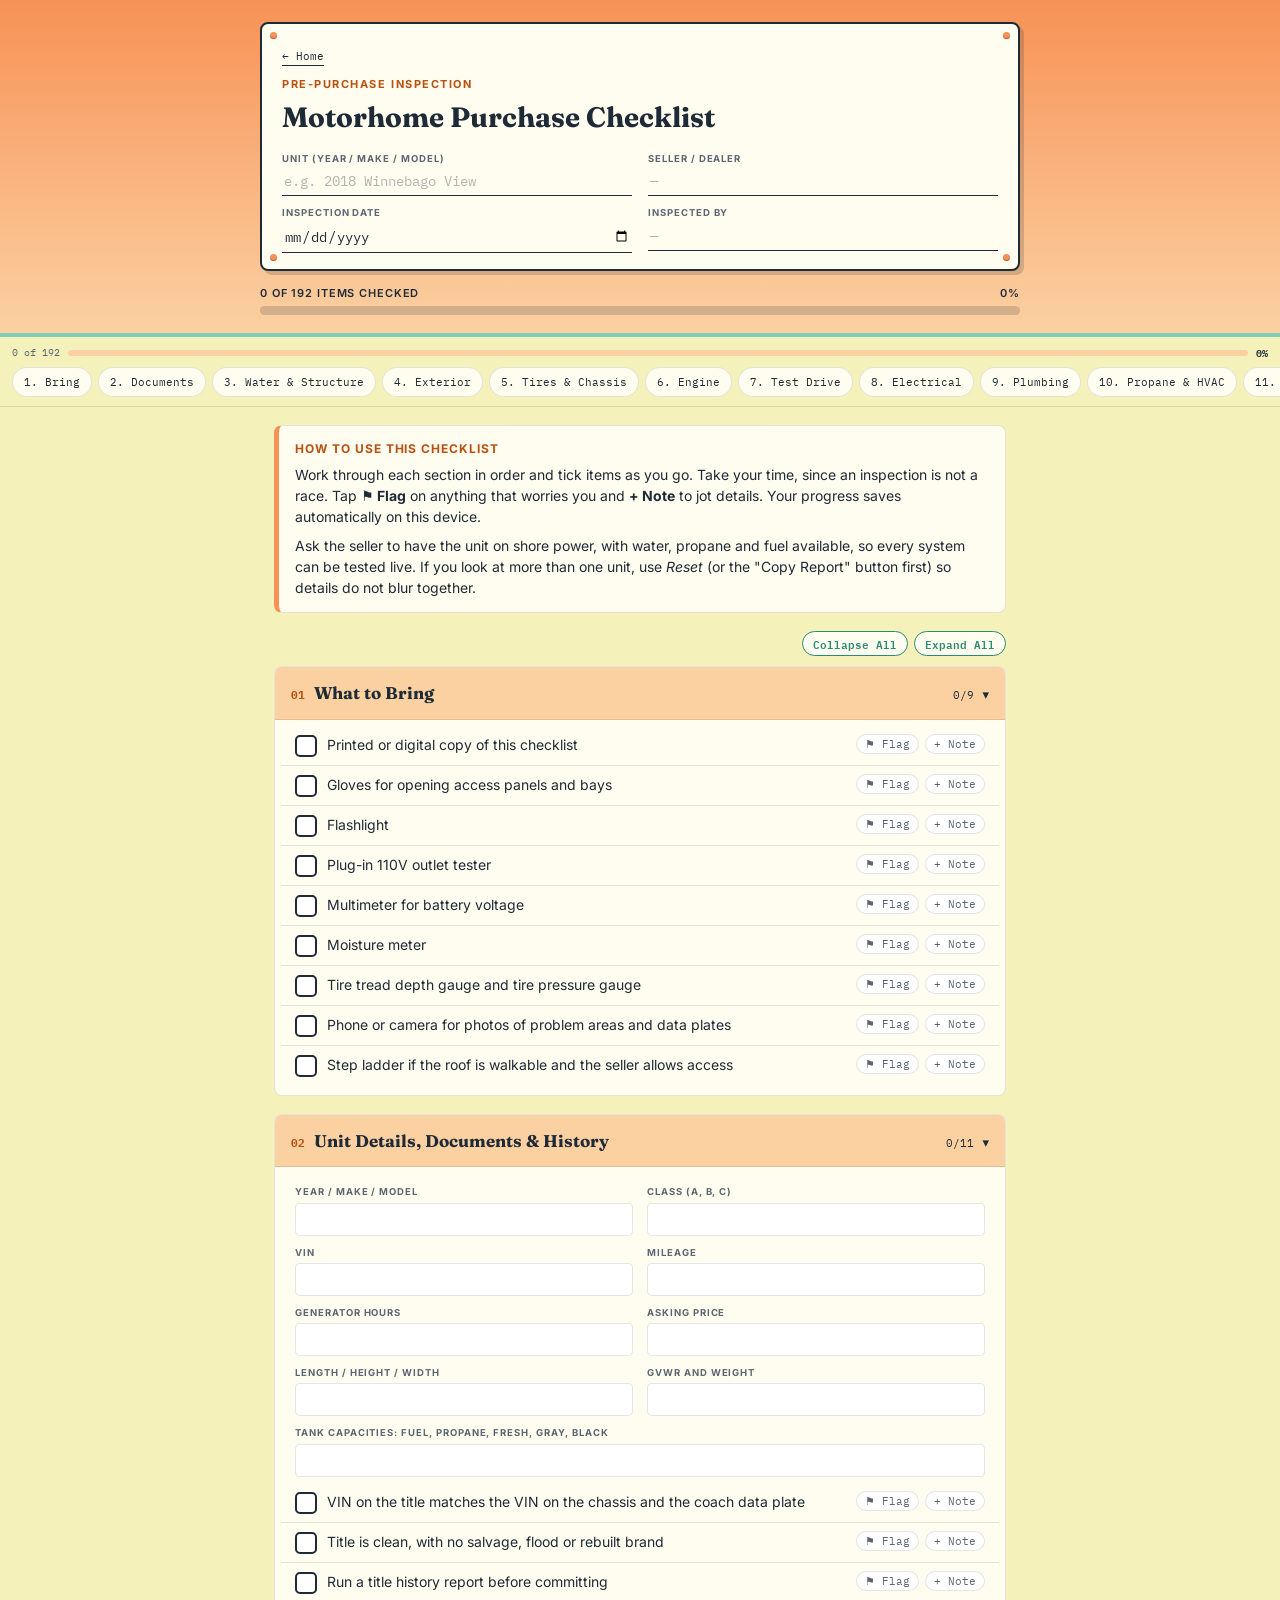
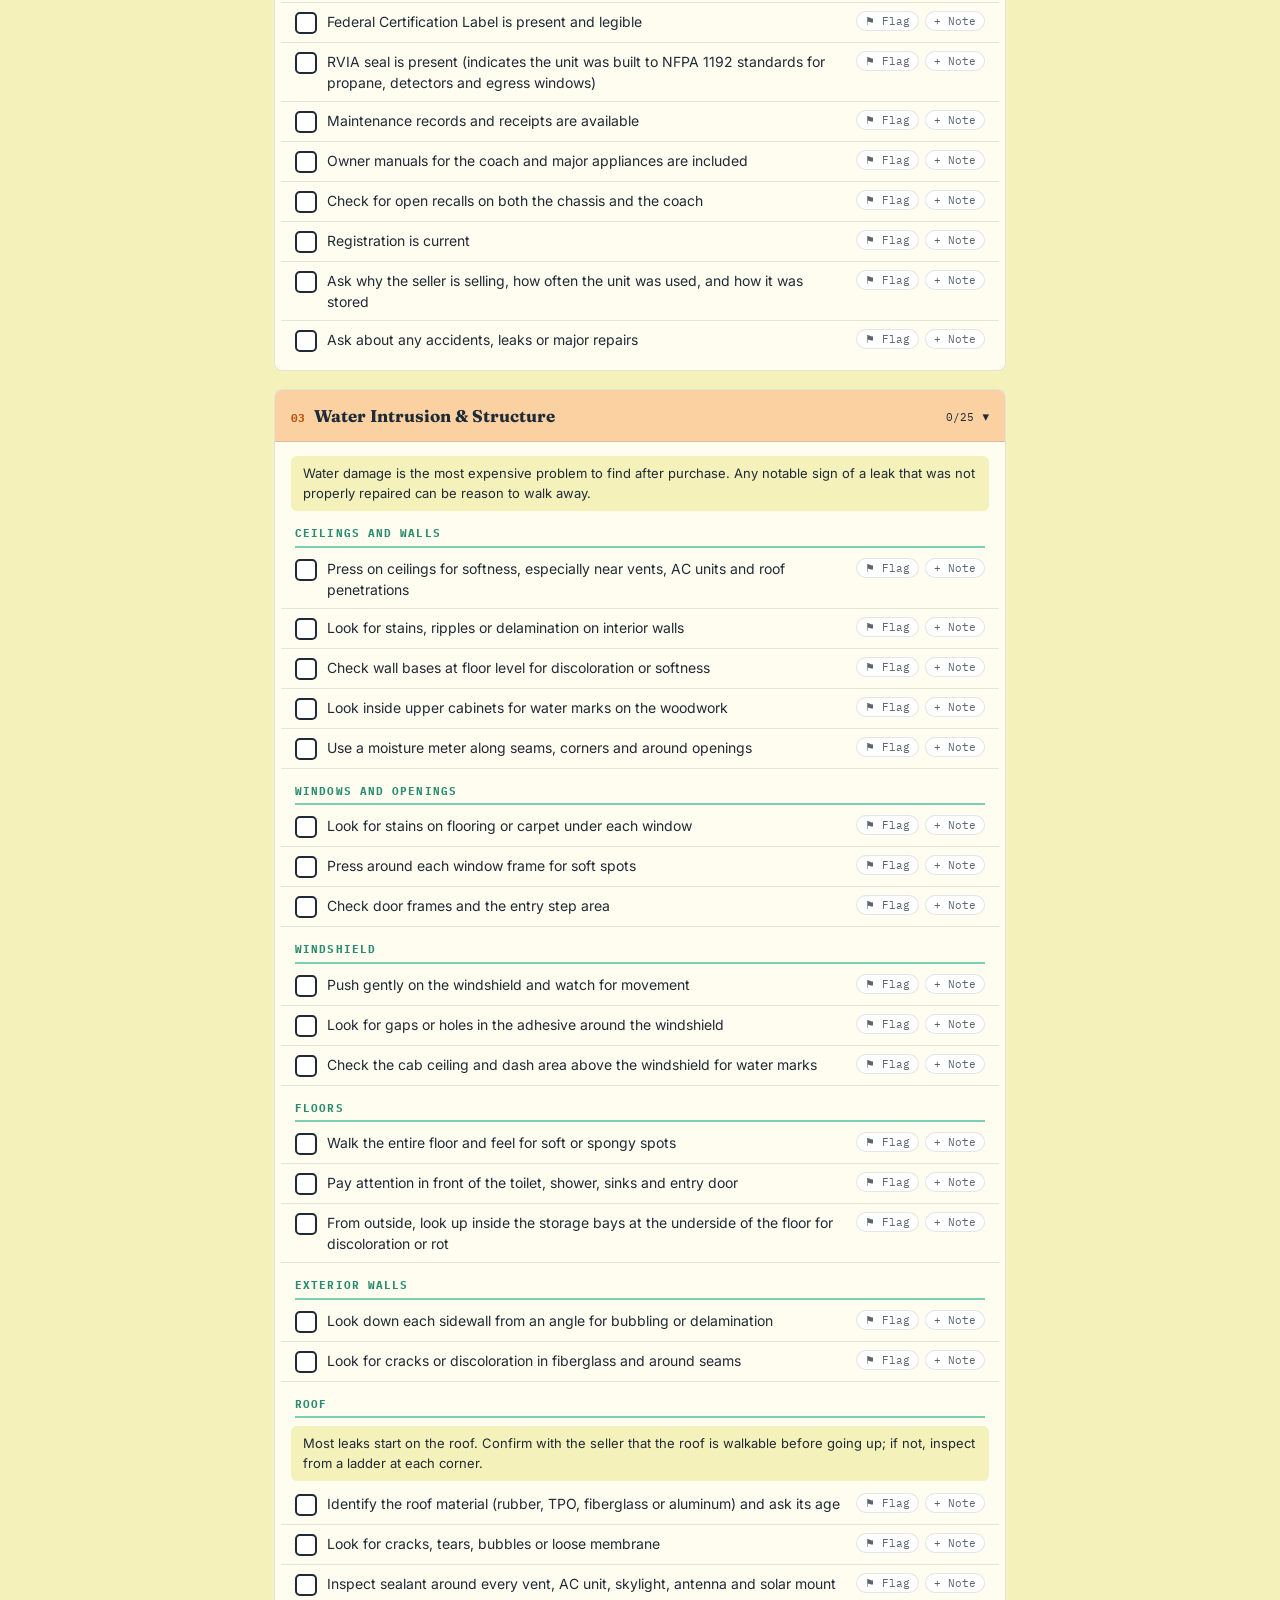
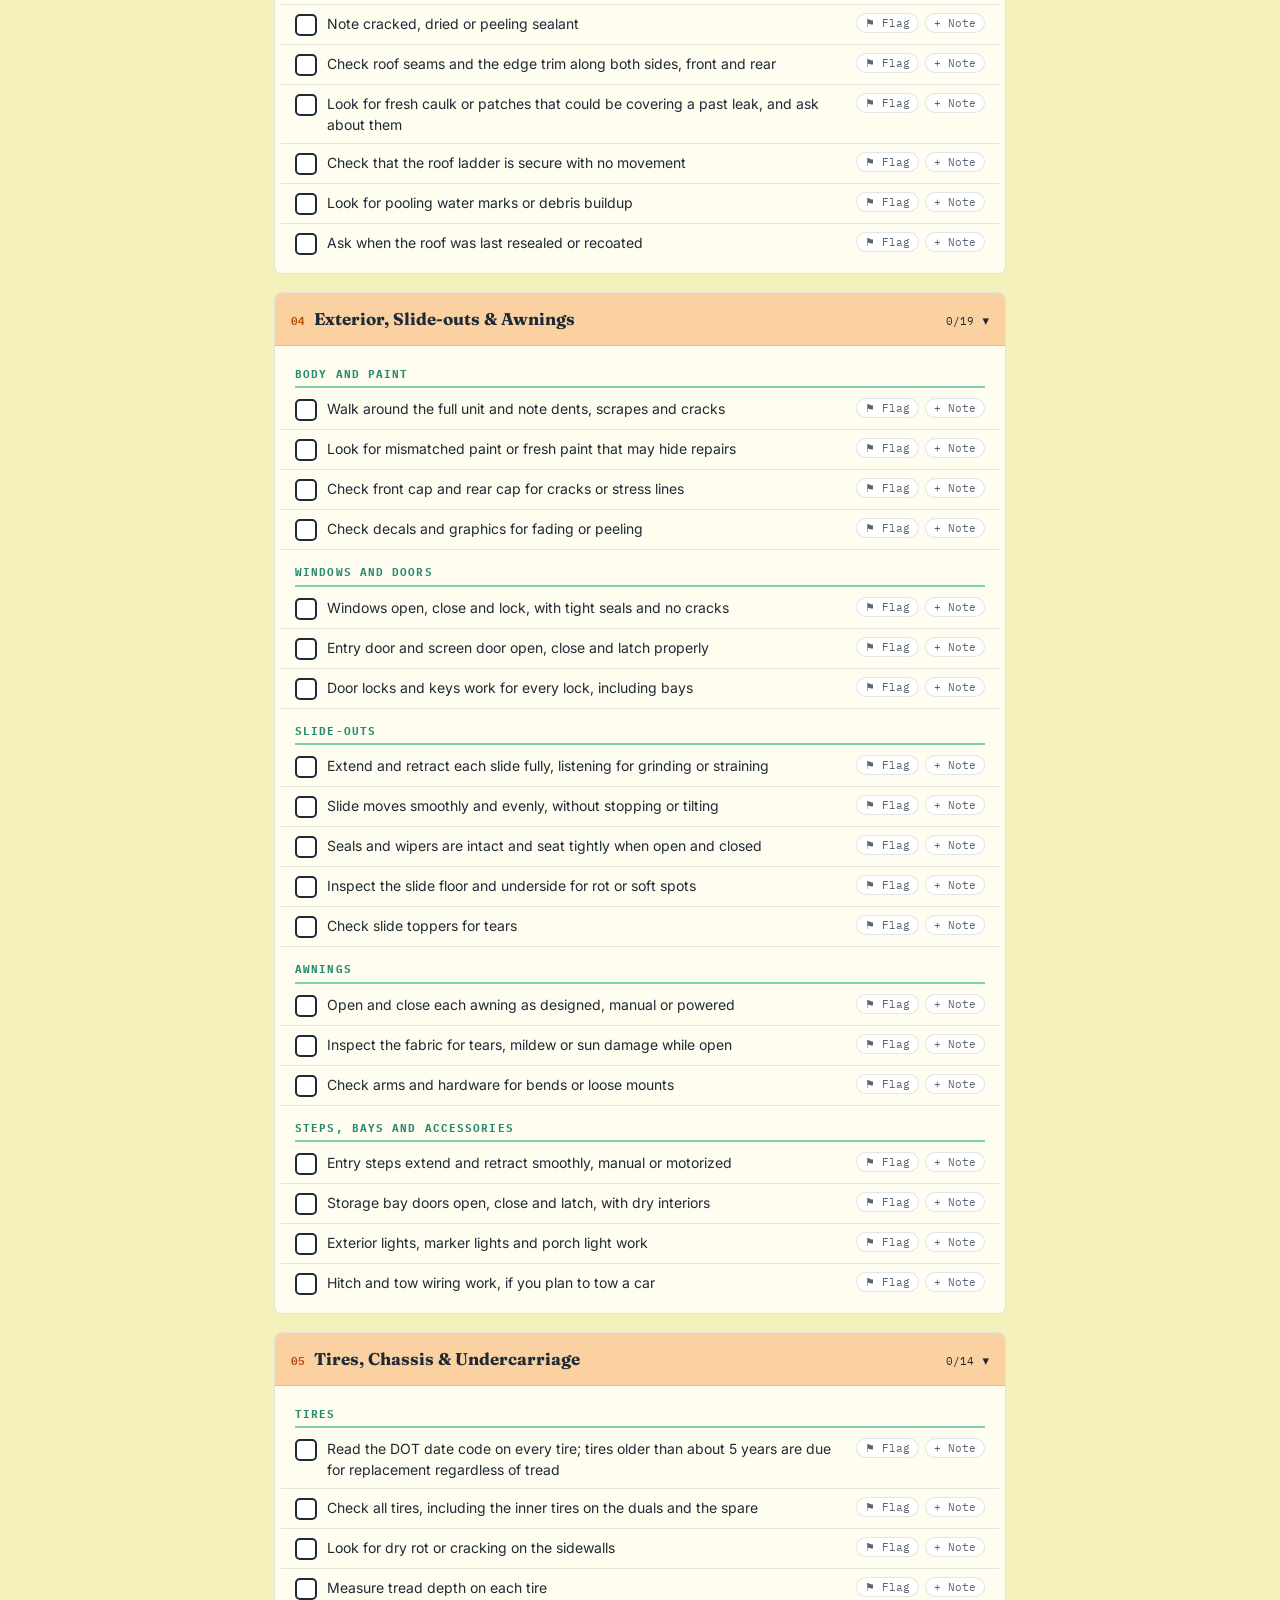
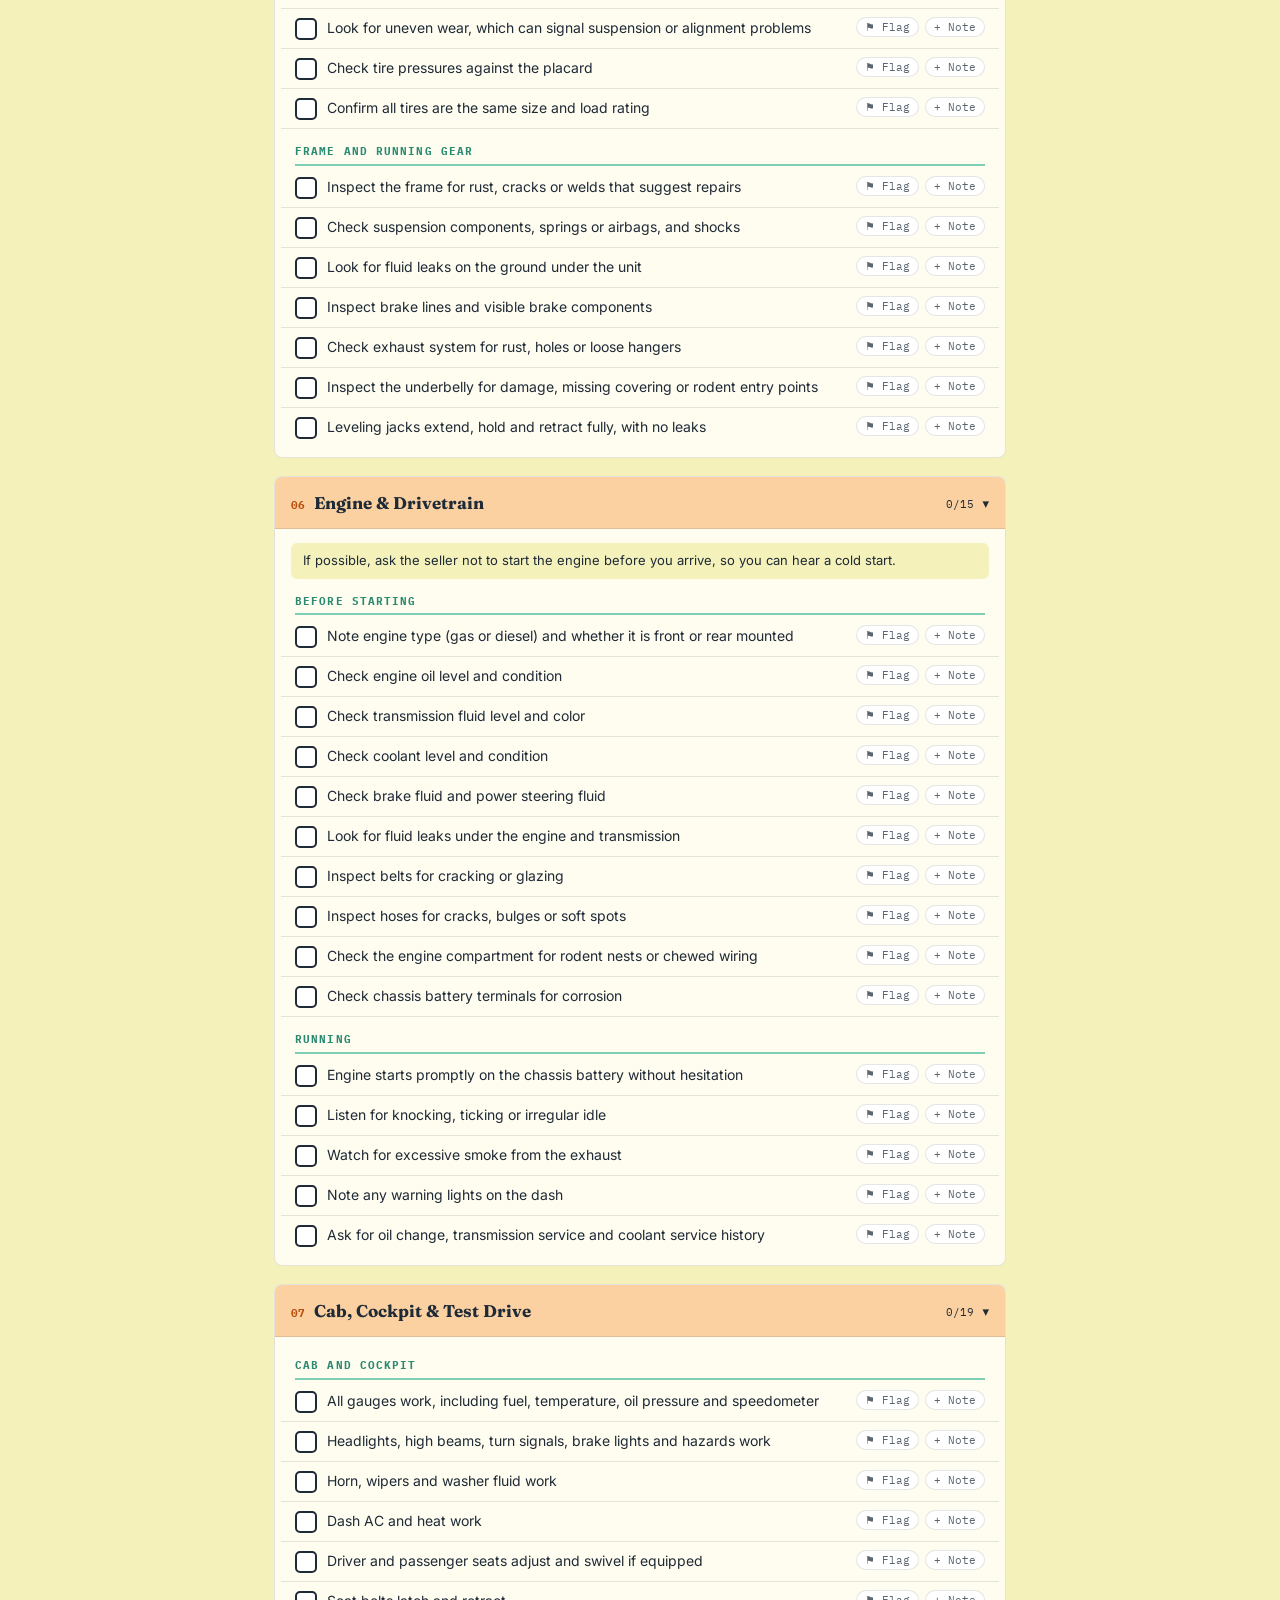
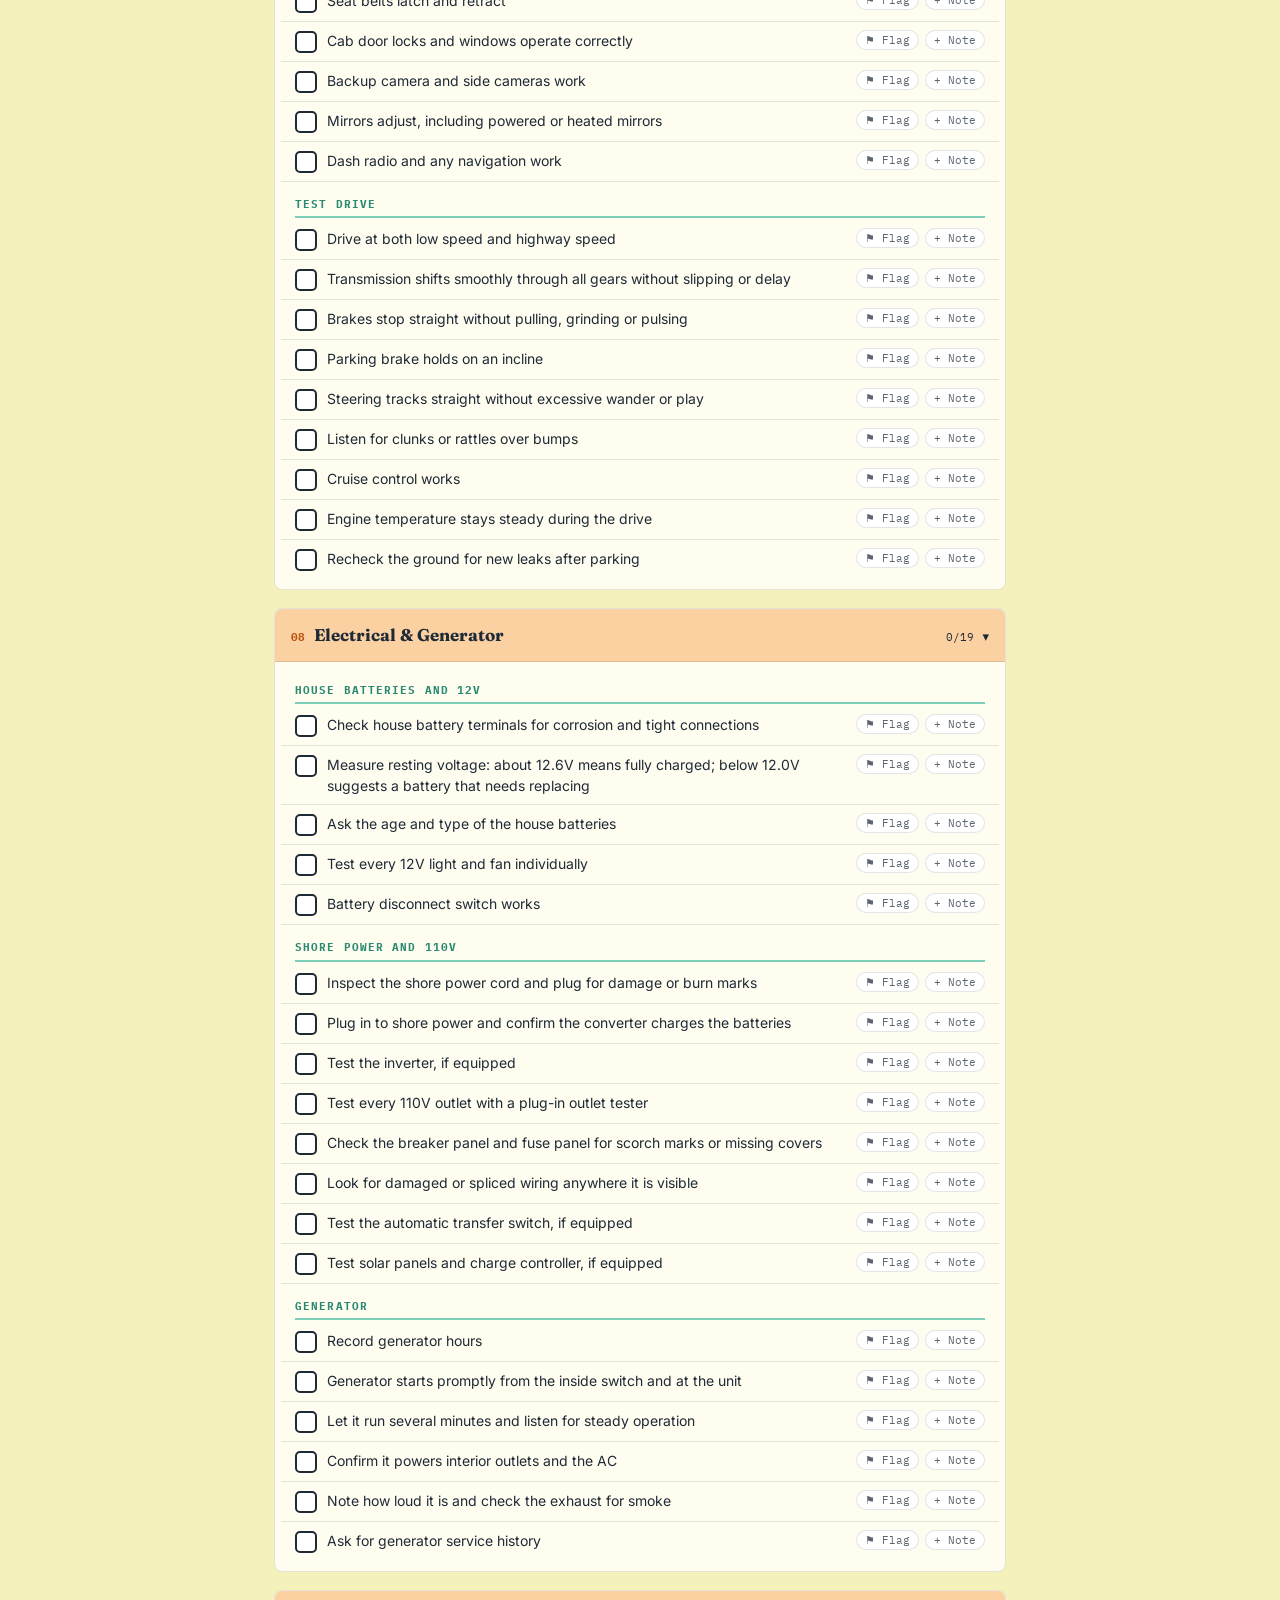
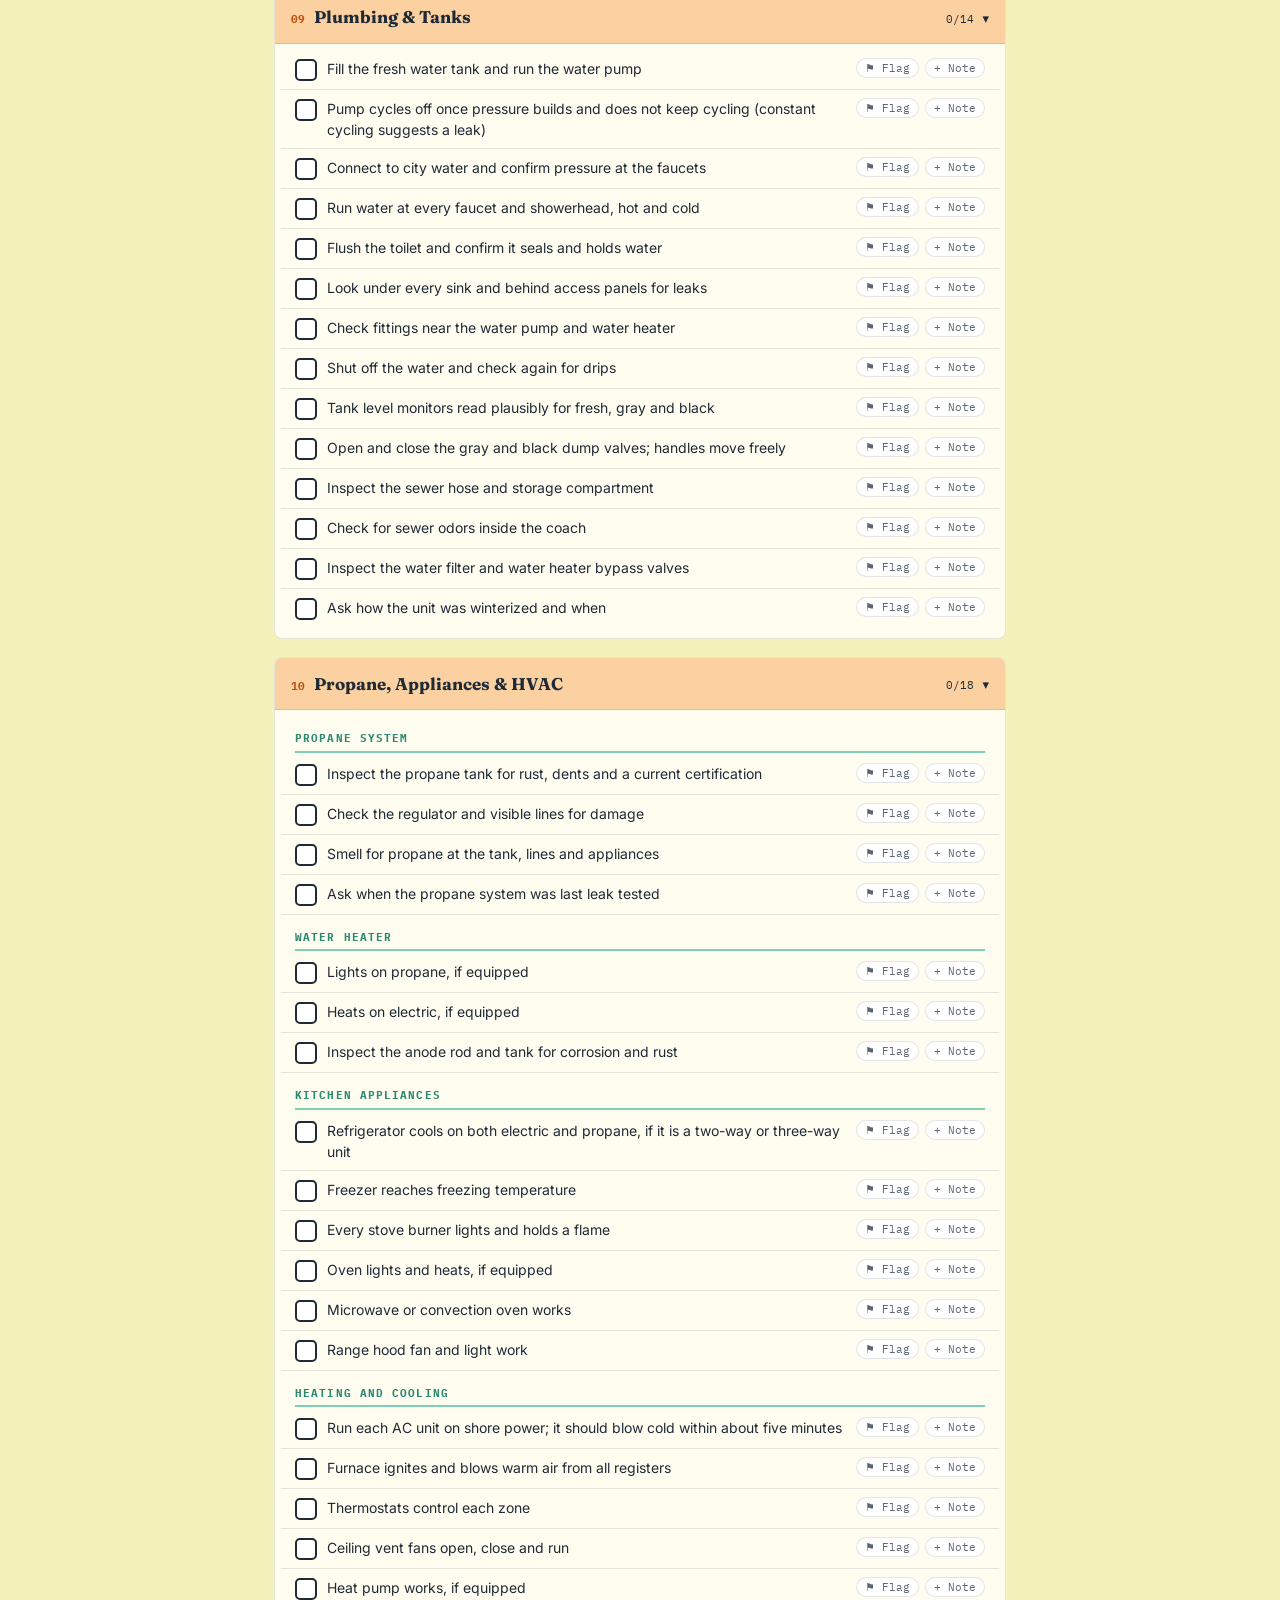
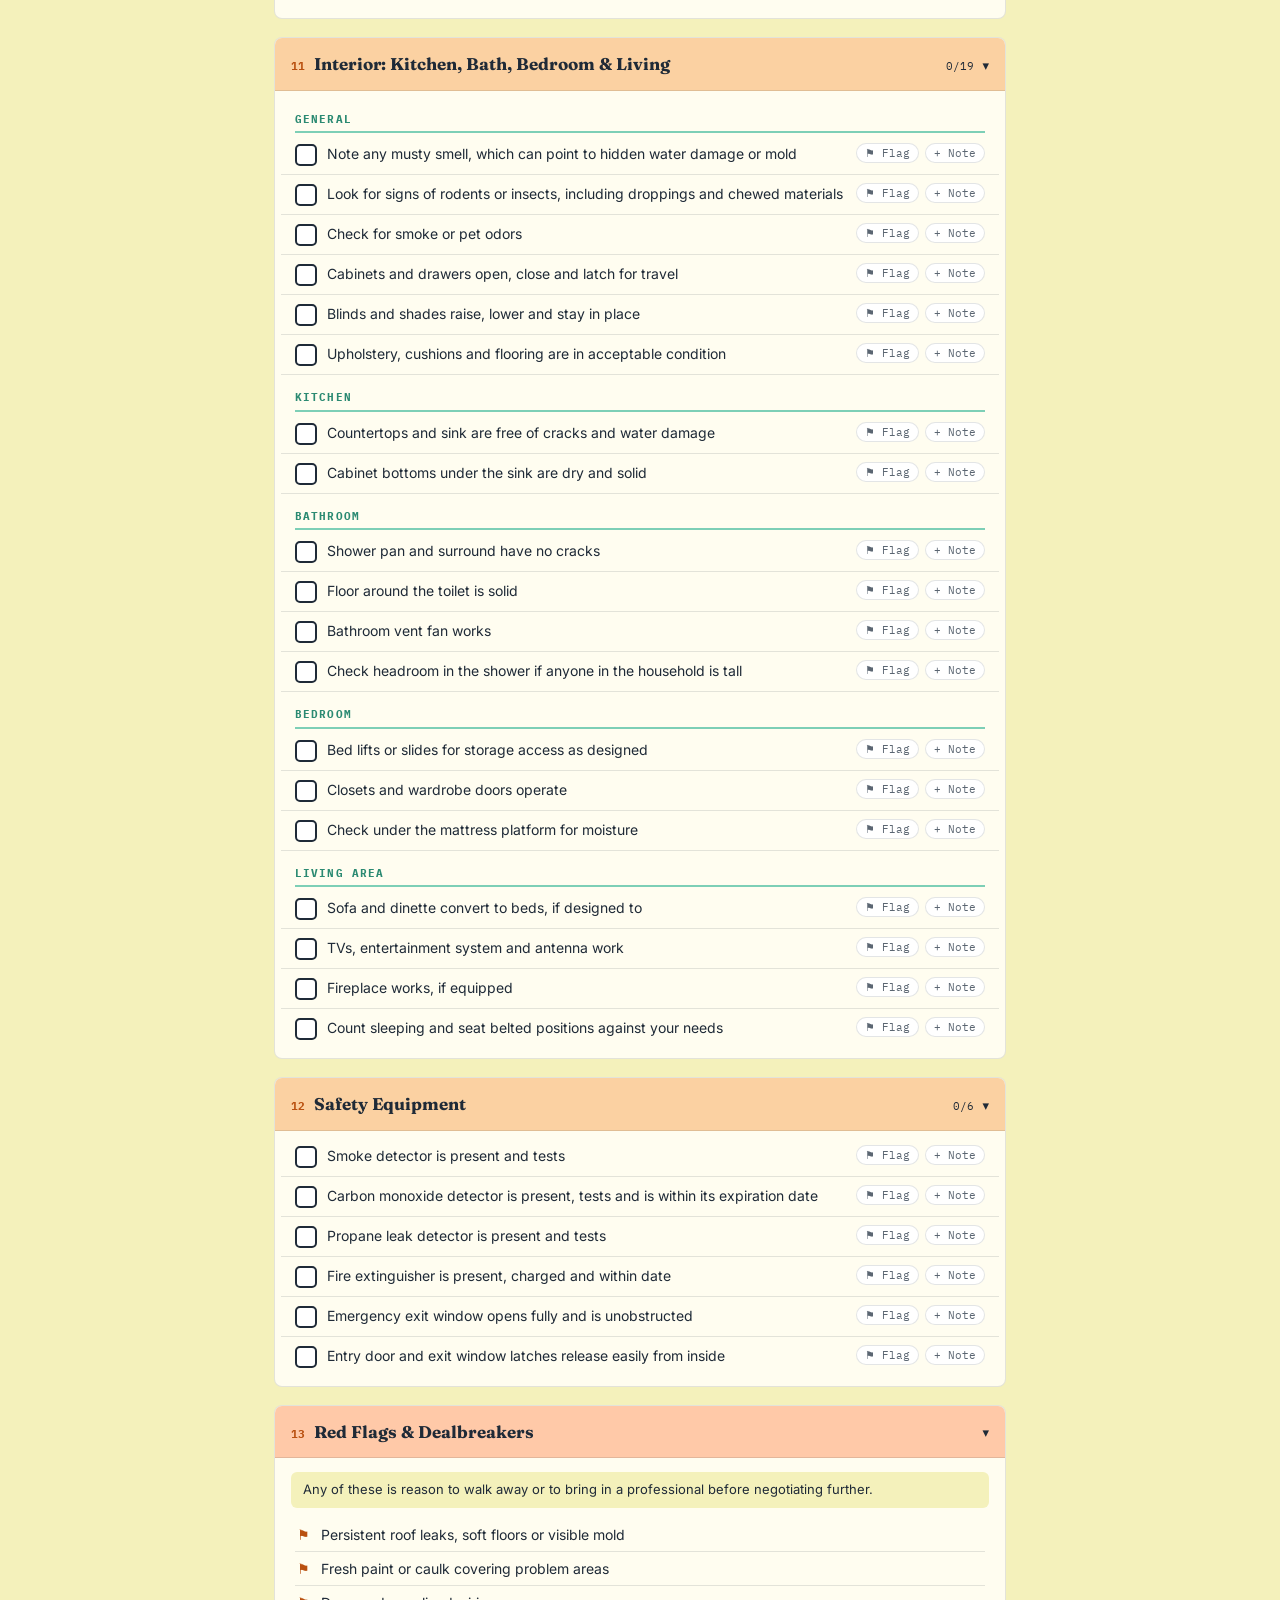
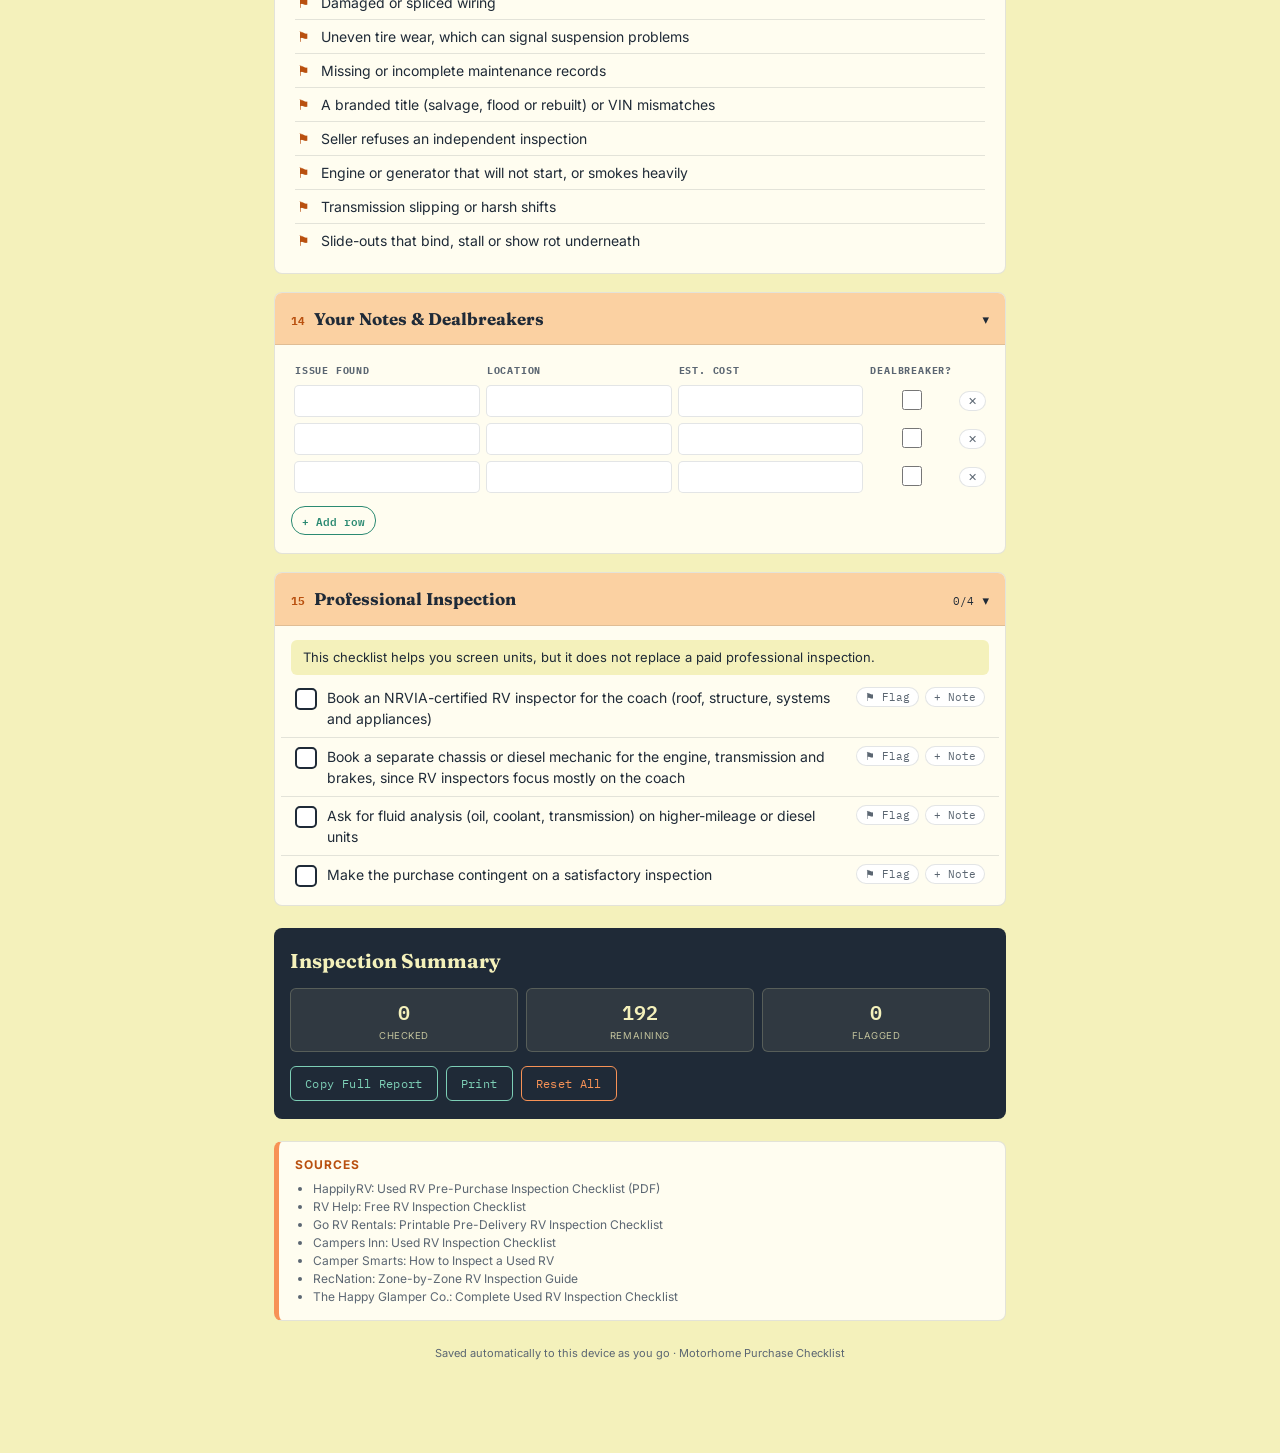
==== motorhome-checklist.html @ 99475437 "Page Creation Beta" ====
<!DOCTYPE html>
<html lang="en">

<head>
  <meta charset="UTF-8">
  <meta name="viewport" content="width=device-width, initial-scale=1.0">
  <title>Motorhome Purchase Checklist</title>
  <link rel="preconnect" href="https://fonts.googleapis.com">
  <link
    href="https://fonts.googleapis.com/css2?family=Fraunces:opsz,wght@9..144,600;9..144,700&family=Inter:wght@400;500;600;700&family=IBM+Plex+Mono:wght@500;600&display=swap"
    rel="stylesheet">
  <link rel="stylesheet" href="styles.css">
</head>

<body>

  <div class="plate-wrap">
    <div class="plate">
      <span class="rivet tl"></span><span class="rivet tr"></span>
      <span class="rivet bl"></span><span class="rivet br"></span>
      <a class="back-link" href="index.html">← Home</a>
      <p class="plate-eyebrow">Pre-Purchase Inspection</p>
      <h1 class="plate-title">Motorhome Purchase Checklist</h1>
      <div class="plate-fields">
        <div class="pf"><label for="f-unit">Unit (Year / Make / Model)</label><input id="f-unit"
            placeholder="e.g. 2018 Winnebago View"></div>
        <div class="pf"><label for="f-seller">Seller / Dealer</label><input id="f-seller" placeholder="—"></div>
        <div class="pf"><label for="f-date">Inspection Date</label><input id="f-date" type="date"></div>
        <div class="pf"><label for="f-inspector">Inspected By</label><input id="f-inspector" placeholder="—"></div>
      </div>
    </div>
    <div class="gauge-row">
      <div class="gauge-label"><span id="gauge-text">0 of 0 items checked</span><span id="gauge-pct">0%</span></div>
      <div class="gauge-track">
        <div class="gauge-fill" id="gauge-fill" style="width:0%"></div>
      </div>
    </div>
  </div>

  <div class="nav-wrap">
    <div class="mini-gauge-row">
      <span class="mini-gauge-text" id="mini-gauge-text">0 of 0</span>
      <div class="mini-gauge-track">
        <div class="mini-gauge-fill" id="mini-gauge-fill" style="width:0%"></div>
      </div>
      <span class="mini-gauge-pct" id="mini-gauge-pct">0%</span>
    </div>
    <div class="nav-scroll" id="nav-scroll"></div>
  </div>

  <div class="container">

    <div class="card-note">
      <h3>How to use this checklist</h3>
      <p>Work through each section in order and tick items as you go. Take your time, since an inspection is not a race.
        Tap <strong>⚑ Flag</strong> on anything that worries you and <strong>+ Note</strong> to jot details. Your
        progress saves automatically on this device.</p>
      <p>Ask the seller to have the unit on shore power, with water, propane and fuel available, so every system can be
        tested live. If you look at more than one unit, use <em>Reset</em> (or the "Copy Report" button first) so
        details do not blur together.</p>
    </div>

    <div class="phase-btns">
      <span class="phase-btn" id="btn-collapse">Collapse All</span>
      <span class="phase-btn" id="btn-expand">Expand All</span>
    </div>

    <div id="sections"></div>

    <div class="summary">
      <h2>Inspection Summary</h2>
      <div class="summary-grid" id="summary-grid"></div>
      <div id="flag-block"></div>
      <div class="btn-row">
        <button class="action" id="btn-export">Copy Full Report</button>
        <button class="action" id="btn-print">Print</button>
        <button class="action reset" id="btn-reset">Reset All</button>
      </div>
    </div>

    <div class="card-note sources">
      <h3>Sources</h3>
      <ul>
        <li>HappilyRV: Used RV Pre-Purchase Inspection Checklist (PDF)</li>
        <li>RV Help: Free RV Inspection Checklist</li>
        <li>Go RV Rentals: Printable Pre-Delivery RV Inspection Checklist</li>
        <li>Campers Inn: Used RV Inspection Checklist</li>
        <li>Camper Smarts: How to Inspect a Used RV</li>
        <li>RecNation: Zone-by-Zone RV Inspection Guide</li>
        <li>The Happy Glamper Co.: Complete Used RV Inspection Checklist</li>
      </ul>
    </div>
  </div>

  <footer>Saved automatically to this device as you go · Motorhome Purchase Checklist</footer>
  <div class="save-toast" id="toast" role="status">Saved</div>

  <script src="checklist.js"></script>
</body>

</html>
---- styles.css ----
/* ==========================================================
   Summer Sunrise theme — shared by index.html and
   motorhome-checklist.html
   Palette: #F4F1BB  #F79256  #FBD1A2  #7DCFB6
   ========================================================== */
:root{
  --butter:#F4F1BB;      /* soft yellow  */
  --orange:#F79256;      /* sunrise orange */
  --peach:#FBD1A2;       /* peach */
  --teal:#7DCFB6;        /* seafoam */

  --ink:#1F2A37;         /* body text / headings */
  --ink-soft:#5B6672;    /* secondary text */
  --teal-deep:#2B8A72;   /* readable teal for text & borders */
  --orange-deep:#B9500F; /* readable orange for text */
  --paper:#FFFDF0;       /* card background */
  --line:rgba(31,42,55,.12);
}

*{box-sizing:border-box;}
html,body{margin:0;padding:0;}
html{scroll-behavior:smooth;}
body{
  background:var(--butter);
  color:var(--ink);
  font-family:'Inter',system-ui,sans-serif;
  -webkit-font-smoothing:antialiased;
  line-height:1.5;
  padding-bottom:80px;
}
.mono{font-family:'IBM Plex Mono',monospace;}
.display{font-family:'Fraunces',serif;}
a{color:inherit;}

/* ---------- Header "data plate" ---------- */
.plate-wrap{
  background:linear-gradient(180deg,var(--orange) 0%,var(--peach) 100%);
  padding:22px 16px 18px;
  border-bottom:4px solid var(--teal);
}
.plate{
  max-width:760px;margin:0 auto;position:relative;
  background:var(--paper);
  border:2px solid var(--ink);
  border-radius:8px;
  padding:18px 20px 16px;
  box-shadow:4px 4px 0 rgba(31,42,55,.18);
}
.rivet{
  position:absolute;width:7px;height:7px;border-radius:50%;
  background:var(--orange);
  box-shadow:inset 0 -1px 1px rgba(0,0,0,.35);
}
.rivet.tl{top:8px;left:8px;} .rivet.tr{top:8px;right:8px;}
.rivet.bl{bottom:8px;left:8px;} .rivet.br{bottom:8px;right:8px;}
.plate-eyebrow{
  color:var(--orange-deep);font-size:11px;letter-spacing:.14em;
  text-transform:uppercase;margin:0 0 4px;font-weight:700;
}
.plate-title{
  font-family:'Fraunces',serif;font-size:28px;font-weight:700;
  margin:0 0 14px;color:var(--ink);
}
.back-link{
  display:inline-block;margin:0 0 10px;font-family:'IBM Plex Mono',monospace;
  font-size:11px;text-decoration:none;color:var(--ink);
  border-bottom:1px solid var(--ink);
}
.back-link:hover{color:var(--orange-deep);border-color:var(--orange-deep);}

.plate-fields{display:grid;grid-template-columns:1fr 1fr;gap:10px 16px;}
.pf{display:flex;flex-direction:column;gap:3px;}
.pf label{
  color:var(--ink-soft);font-size:9.5px;letter-spacing:.1em;
  text-transform:uppercase;font-weight:700;
}
.pf input{
  background:transparent;border:none;border-bottom:1.5px solid var(--ink);
  color:var(--ink);font-family:'IBM Plex Mono',monospace;font-size:13.5px;
  padding:3px 2px 5px;outline:none;
}
.pf input::placeholder{color:rgba(31,42,55,.35);}
.pf input:focus{border-bottom-color:var(--orange);}

.gauge-row{max-width:760px;margin:14px auto 0;}
.gauge-label{
  display:flex;justify-content:space-between;color:var(--ink);
  font-size:11px;letter-spacing:.08em;text-transform:uppercase;
  margin-bottom:5px;font-weight:600;
}
.gauge-track{height:9px;border-radius:5px;background:rgba(31,42,55,.18);overflow:hidden;}
.gauge-fill{height:100%;background:var(--teal-deep);transition:width .25s ease;}

/* ---------- Sticky section nav ---------- */
.nav-wrap{
  position:sticky;top:0;z-index:20;background:var(--butter);
  border-bottom:1px solid var(--line);padding:8px 0;
}
.mini-gauge-row{display:flex;align-items:center;gap:8px;padding:0 12px 7px;}
.mini-gauge-text,.mini-gauge-pct{
  font-family:'IBM Plex Mono',monospace;font-size:10px;white-space:nowrap;
}
.mini-gauge-text{color:var(--ink-soft);}
.mini-gauge-pct{font-weight:600;}
.mini-gauge-track{flex:1;height:6px;border-radius:3px;background:var(--peach);overflow:hidden;}
.mini-gauge-fill{height:100%;background:var(--teal-deep);transition:width .25s ease;}
.nav-scroll{display:flex;gap:6px;overflow-x:auto;padding:0 12px;scrollbar-width:none;}
.nav-scroll::-webkit-scrollbar{display:none;}
.nav-chip{
  flex:0 0 auto;font-family:'IBM Plex Mono',monospace;font-size:11px;
  padding:6px 11px;border-radius:20px;border:1.5px solid var(--line);
  background:var(--paper);color:var(--ink);white-space:nowrap;cursor:pointer;
}
.nav-chip:hover{background:var(--peach);}
.nav-chip.complete{background:var(--teal);border-color:var(--teal-deep);}
.nav-chip.has-flag{border-color:var(--orange);background:#FFE3CC;}

/* ---------- Body ---------- */
.container{max-width:760px;margin:0 auto;padding:18px 14px 0;}

.card-note{
  background:var(--paper);border:1px solid var(--line);
  border-left:5px solid var(--orange);border-radius:8px;
  padding:14px 16px;margin-bottom:18px;font-size:14px;
}
.card-note h3{
  margin:0 0 6px;font-size:12px;text-transform:uppercase;
  letter-spacing:.08em;color:var(--orange-deep);font-weight:700;
}
.card-note p{margin:0 0 8px;} .card-note p:last-child{margin:0;}

.section{
  margin-bottom:18px;background:var(--paper);
  border:1px solid var(--line);border-radius:8px;overflow:hidden;
}
.section-head{
  display:flex;align-items:center;justify-content:space-between;
  padding:13px 16px;cursor:pointer;background:var(--peach);
  border-bottom:1px solid var(--line);
}
.section-head:hover{background:#F9C690;}
.section-head-left{display:flex;align-items:baseline;gap:9px;}
.section-num{font-family:'IBM Plex Mono',monospace;font-size:11px;color:var(--orange-deep);font-weight:700;}
.section-title{font-family:'Fraunces',serif;font-size:17px;font-weight:700;}
.section-count{font-family:'IBM Plex Mono',monospace;font-size:11px;color:var(--ink);}
.chevron{transition:transform .2s ease;color:var(--ink);font-size:13px;margin-left:8px;}
.section.collapsed .chevron{transform:rotate(-90deg);}
.section.collapsed .section-body{display:none;}
.section-body{padding:6px 6px 10px;}
.section.is-complete .section-head{background:var(--teal);}

.section-intro{
  margin:8px 10px 4px;padding:8px 12px;font-size:13px;
  background:var(--butter);border-radius:6px;color:var(--ink);
}
.group-title{
  margin:14px 14px 2px;font-family:'IBM Plex Mono',monospace;font-size:11px;
  letter-spacing:.1em;text-transform:uppercase;font-weight:700;
  color:var(--teal-deep);border-bottom:2px solid var(--teal);padding-bottom:4px;
}

/* ---------- Checklist items ---------- */
.item{padding:8px 14px;border-bottom:1px solid var(--line);}
.item:last-child{border-bottom:none;}
.item-row{display:flex;gap:10px;align-items:flex-start;}
.item input[type=checkbox]{
  appearance:none;-webkit-appearance:none;flex:0 0 auto;
  width:22px;height:22px;margin:1px 0 0;border:2px solid var(--ink);
  border-radius:5px;background:#fff;cursor:pointer;position:relative;
}
.item input[type=checkbox]:checked{background:var(--teal);border-color:var(--teal-deep);}
.item input[type=checkbox]:checked::after{
  content:"";position:absolute;left:6px;top:1px;width:5px;height:11px;
  border:solid var(--ink);border-width:0 2.5px 2.5px 0;transform:rotate(45deg);
}
.item input[type=checkbox]:focus-visible{outline:3px solid var(--orange);outline-offset:2px;}
.item-label{flex:1;font-size:14px;cursor:pointer;}
.item.checked .item-label{color:var(--ink-soft);text-decoration:line-through;text-decoration-color:rgba(31,42,55,.3);}
.item-tools{display:flex;gap:6px;flex:0 0 auto;}
.tool-btn{
  font-family:'IBM Plex Mono',monospace;font-size:10.5px;
  border:1px solid var(--line);background:#fff;color:var(--ink-soft);
  border-radius:12px;padding:2px 8px;cursor:pointer;
}
.tool-btn:hover{background:var(--peach);color:var(--ink);}
.tool-btn.on{background:var(--orange);border-color:var(--orange-deep);color:var(--ink);font-weight:600;}
.item.flagged{background:#FFEBD9;}
.note-box{display:none;margin:7px 0 2px 32px;}
.note-box.open{display:block;}

textarea,.table-input{
  width:100%;border:1px solid var(--line);border-radius:5px;padding:7px 8px;
  font-family:'Inter',sans-serif;font-size:13px;background:#fff;color:var(--ink);
}
textarea{min-height:52px;resize:vertical;}
textarea:focus,.table-input:focus{outline:2px solid var(--orange);outline-offset:0;}

/* ---------- Unit details & notes tables ---------- */
.field-grid{display:grid;grid-template-columns:1fr 1fr;gap:10px 14px;padding:12px 14px 6px;}
.field-grid .pf label{color:var(--ink-soft);}
.field-grid .pf input{
  border:1px solid var(--line);border-radius:5px;background:#fff;padding:7px 8px;
  font-size:13px;
}
.field-grid .pf.wide{grid-column:1/-1;}
.issues{width:100%;border-collapse:collapse;font-size:13px;}
.issues th{
  text-align:left;font-family:'IBM Plex Mono',monospace;font-size:10px;
  letter-spacing:.08em;text-transform:uppercase;color:var(--ink-soft);padding:4px 4px;
}
.issues td{padding:3px 3px;}
.issues td.chk{text-align:center;width:44px;}
.issues-wrap{padding:8px 10px;overflow-x:auto;}
.issues-wrap .table-input{min-width:90px;}

/* ---------- Red flags ---------- */
.section.redflags .section-head{background:#FFC9A8;}
.redflag-list{list-style:none;margin:0;padding:6px 14px;}
.redflag-list li{padding:6px 0 6px 26px;position:relative;border-bottom:1px solid var(--line);font-size:14px;}
.redflag-list li:last-child{border-bottom:none;}
.redflag-list li::before{content:"⚑";position:absolute;left:2px;color:var(--orange-deep);}

/* ---------- Summary ---------- */
.summary{
  background:var(--ink);color:var(--butter);border-radius:8px;
  padding:18px 16px;margin:22px 0;
}
.summary h2{font-family:'Fraunces',serif;font-size:20px;margin:0 0 12px;}
.summary-grid{display:grid;grid-template-columns:repeat(3,1fr);gap:8px;margin-bottom:14px;}
.sg-cell{
  background:rgba(244,241,187,.08);border:1px solid rgba(244,241,187,.2);
  border-radius:6px;text-align:center;padding:8px 4px;
}
.sg-num{font-family:'IBM Plex Mono',monospace;font-size:20px;font-weight:600;}
.sg-label{font-size:9.5px;letter-spacing:.06em;text-transform:uppercase;opacity:.75;margin-top:2px;}
.flag-list{
  background:rgba(247,146,86,.18);border:1px solid rgba(247,146,86,.6);
  border-radius:6px;padding:10px 12px;font-size:13px;margin-bottom:12px;
}
.flag-list .fl-title{color:var(--peach);font-weight:700;font-size:11px;letter-spacing:.06em;text-transform:uppercase;margin-bottom:6px;}
.flag-list ul{margin:0;padding-left:16px;}
.btn-row{display:flex;gap:8px;flex-wrap:wrap;}
button.action{
  font-family:'IBM Plex Mono',monospace;font-size:12px;letter-spacing:.03em;
  padding:9px 14px;border-radius:6px;border:1.5px solid var(--teal);
  background:transparent;color:var(--teal);cursor:pointer;
}
button.action:hover{background:var(--teal);color:var(--ink);}
button.action.reset{border-color:var(--orange);color:var(--orange);}
button.action.reset:hover{background:var(--orange);color:var(--ink);}

.phase-btns{display:flex;gap:6px;justify-content:flex-end;margin:0 0 10px;}
.phase-btn{
  font-family:'IBM Plex Mono',monospace;font-size:10.5px;padding:4px 10px;
  border-radius:14px;border:1.5px solid var(--teal-deep);background:var(--paper);
  color:var(--teal-deep);cursor:pointer;font-weight:600;
}
.phase-btn:hover{background:var(--teal-deep);color:#fff;}

.save-toast{
  position:fixed;bottom:14px;left:50%;transform:translateX(-50%);
  background:var(--ink);color:var(--butter);font-family:'IBM Plex Mono',monospace;
  font-size:11px;padding:7px 14px;border-radius:20px;opacity:0;
  transition:opacity .3s ease;pointer-events:none;z-index:50;
}
.save-toast.show{opacity:.95;}
footer{max-width:760px;margin:0 auto;padding:6px 14px 30px;font-size:11px;color:var(--ink-soft);text-align:center;}
.sources{font-size:12px;color:var(--ink-soft);}
.sources ul{margin:6px 0 0;padding-left:18px;}

/* ==========================================================
   Landing page
   ========================================================== */
.hero{
  background:linear-gradient(180deg,var(--orange) 0%,var(--peach) 70%,var(--butter) 100%);
  padding:56px 18px 60px;text-align:center;border-bottom:4px solid var(--teal);
}
.hero .sun{
  width:84px;height:84px;border-radius:50%;margin:0 auto 18px;
  background:var(--butter);box-shadow:0 0 0 10px rgba(244,241,187,.45),0 0 0 22px rgba(244,241,187,.25);
}
.hero h1{font-family:'Fraunces',serif;font-size:clamp(32px,7vw,48px);margin:0 0 8px;font-weight:700;}
.hero p{max-width:520px;margin:0 auto;font-size:16px;}
.hub{max-width:760px;margin:0 auto;padding:28px 16px 0;}
.hub h2{
  font-family:'IBM Plex Mono',monospace;font-size:12px;letter-spacing:.12em;
  text-transform:uppercase;color:var(--orange-deep);margin:0 0 12px;
  border-bottom:2px solid var(--orange);padding-bottom:6px;
}
.tile-grid{display:grid;grid-template-columns:repeat(auto-fill,minmax(220px,1fr));gap:14px;}
.tile{
  display:flex;flex-direction:column;gap:6px;text-decoration:none;
  background:var(--paper);border:2px solid var(--ink);border-radius:10px;
  padding:18px 16px;box-shadow:4px 4px 0 var(--teal);
  transition:transform .12s ease,box-shadow .12s ease;
}
.tile:hover,.tile:focus-visible{transform:translate(-2px,-2px);box-shadow:6px 6px 0 var(--orange);outline:none;}
.tile .emoji{font-size:30px;}
.tile .t-title{font-family:'Fraunces',serif;font-size:19px;font-weight:700;}
.tile .t-desc{font-size:13px;color:var(--ink-soft);}
.tile .t-go{margin-top:auto;font-family:'IBM Plex Mono',monospace;font-size:11px;font-weight:600;color:var(--teal-deep);}
.tile.soon{
  border-style:dashed;box-shadow:none;background:transparent;
  cursor:default;opacity:.7;
}
.tile.soon:hover{transform:none;box-shadow:none;}
.tile.soon .t-go{color:var(--ink-soft);}

/* ---------- Small screens ---------- */
@media (max-width:520px){
  .plate-fields,.field-grid{grid-template-columns:1fr;}
  .plate-title{font-size:23px;}
  .item-row{flex-wrap:wrap;}
  .item-tools{margin-left:32px;}
}

/* ---------- Print ---------- */
@media print{
  body{background:#fff;padding:0;}
  .nav-wrap,.btn-row,.phase-btns,.tool-btn,.save-toast,.back-link{display:none !important;}
  .section.collapsed .section-body{display:block !important;}
  .note-box.open{display:block !important;}
  .section{break-inside:avoid-page;}
  .plate-wrap{background:#fff;border-bottom:2px solid var(--ink);}
  .summary{background:#fff;color:var(--ink);border:1px solid var(--ink);}
  .sg-cell{border-color:var(--ink);}
}
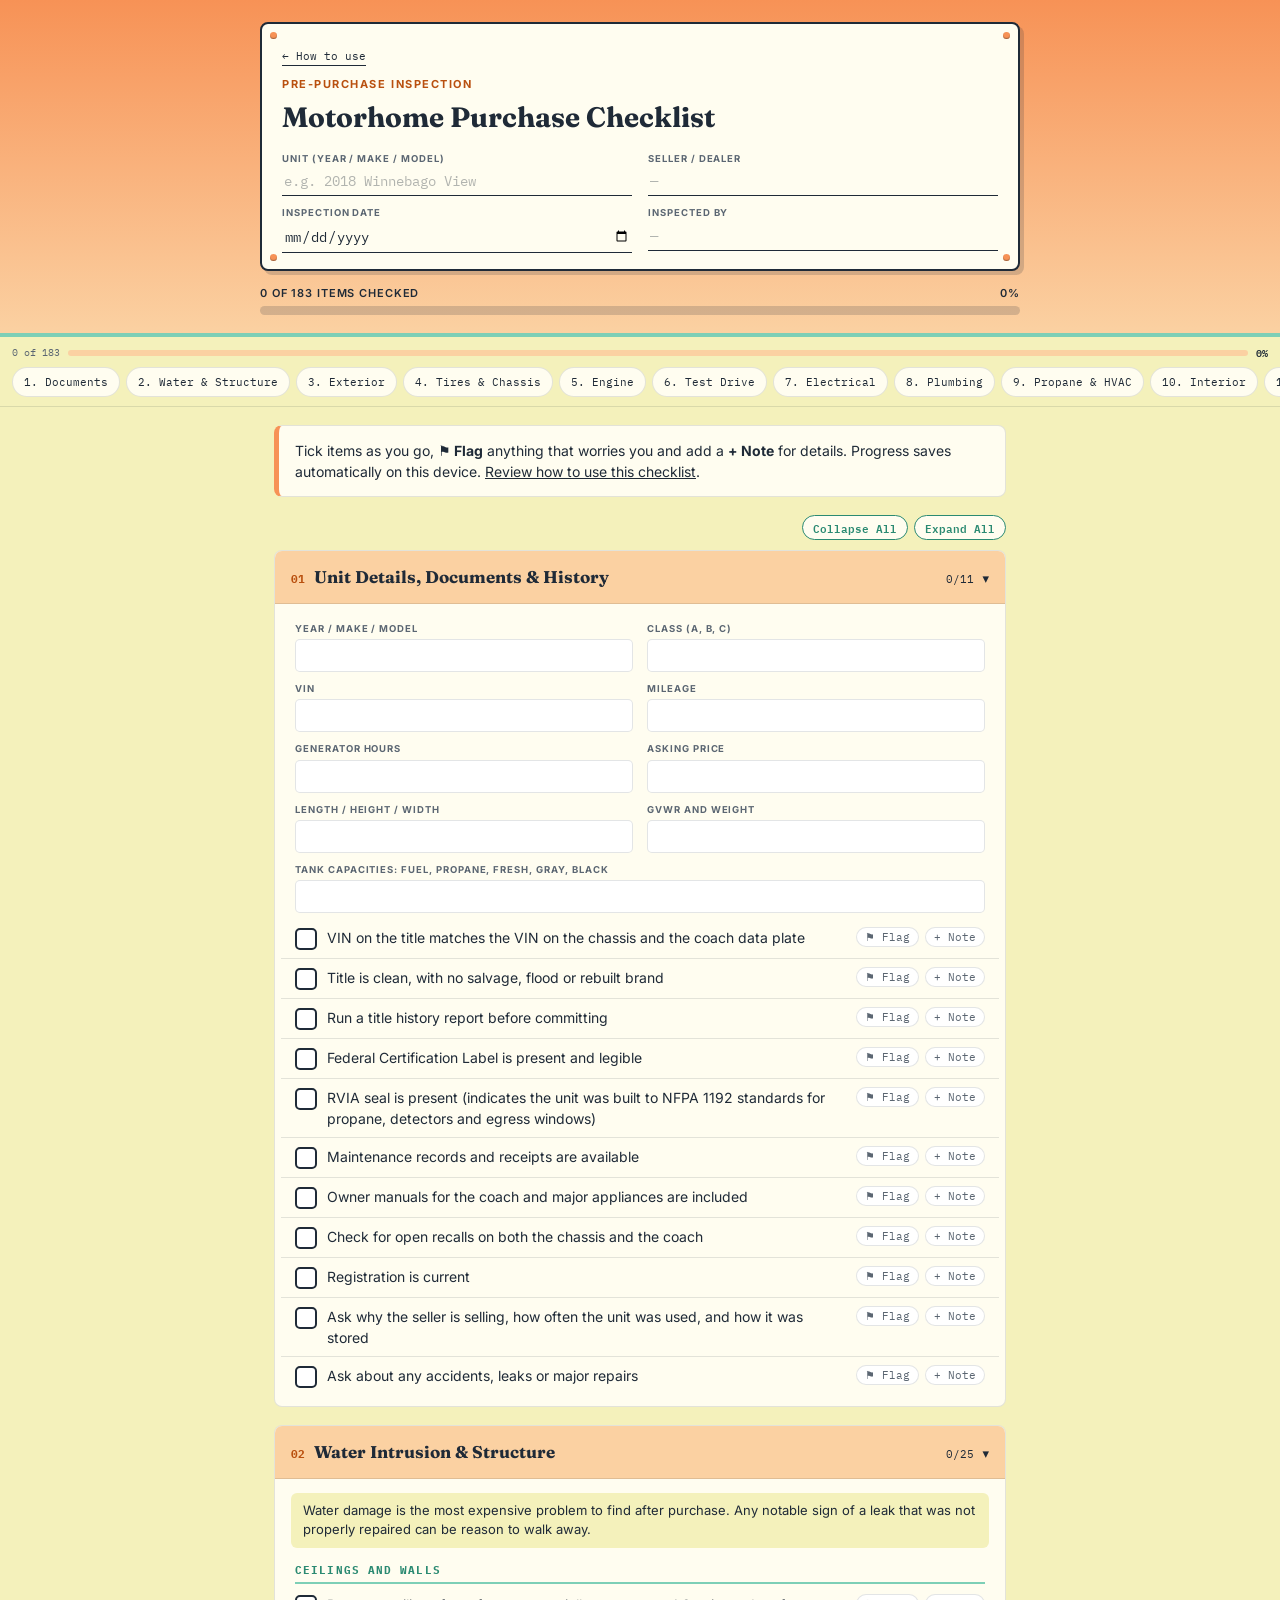
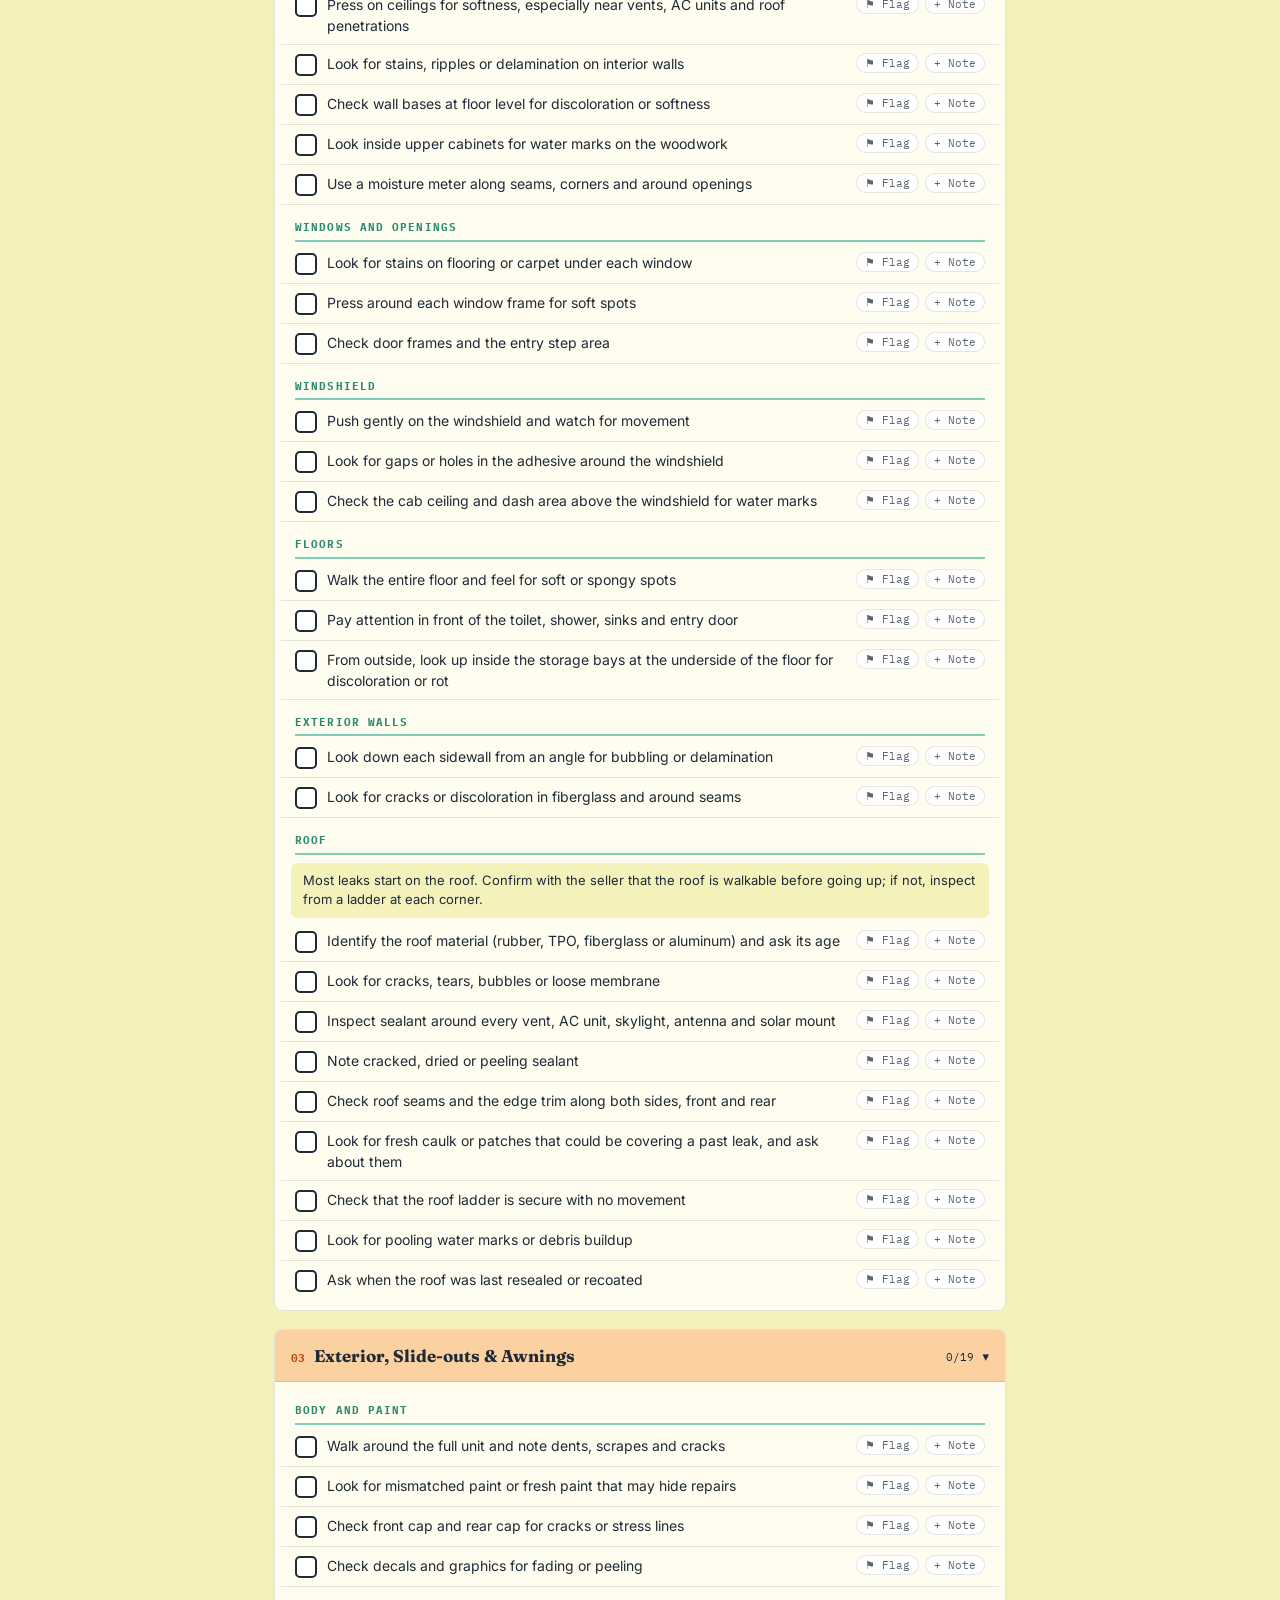
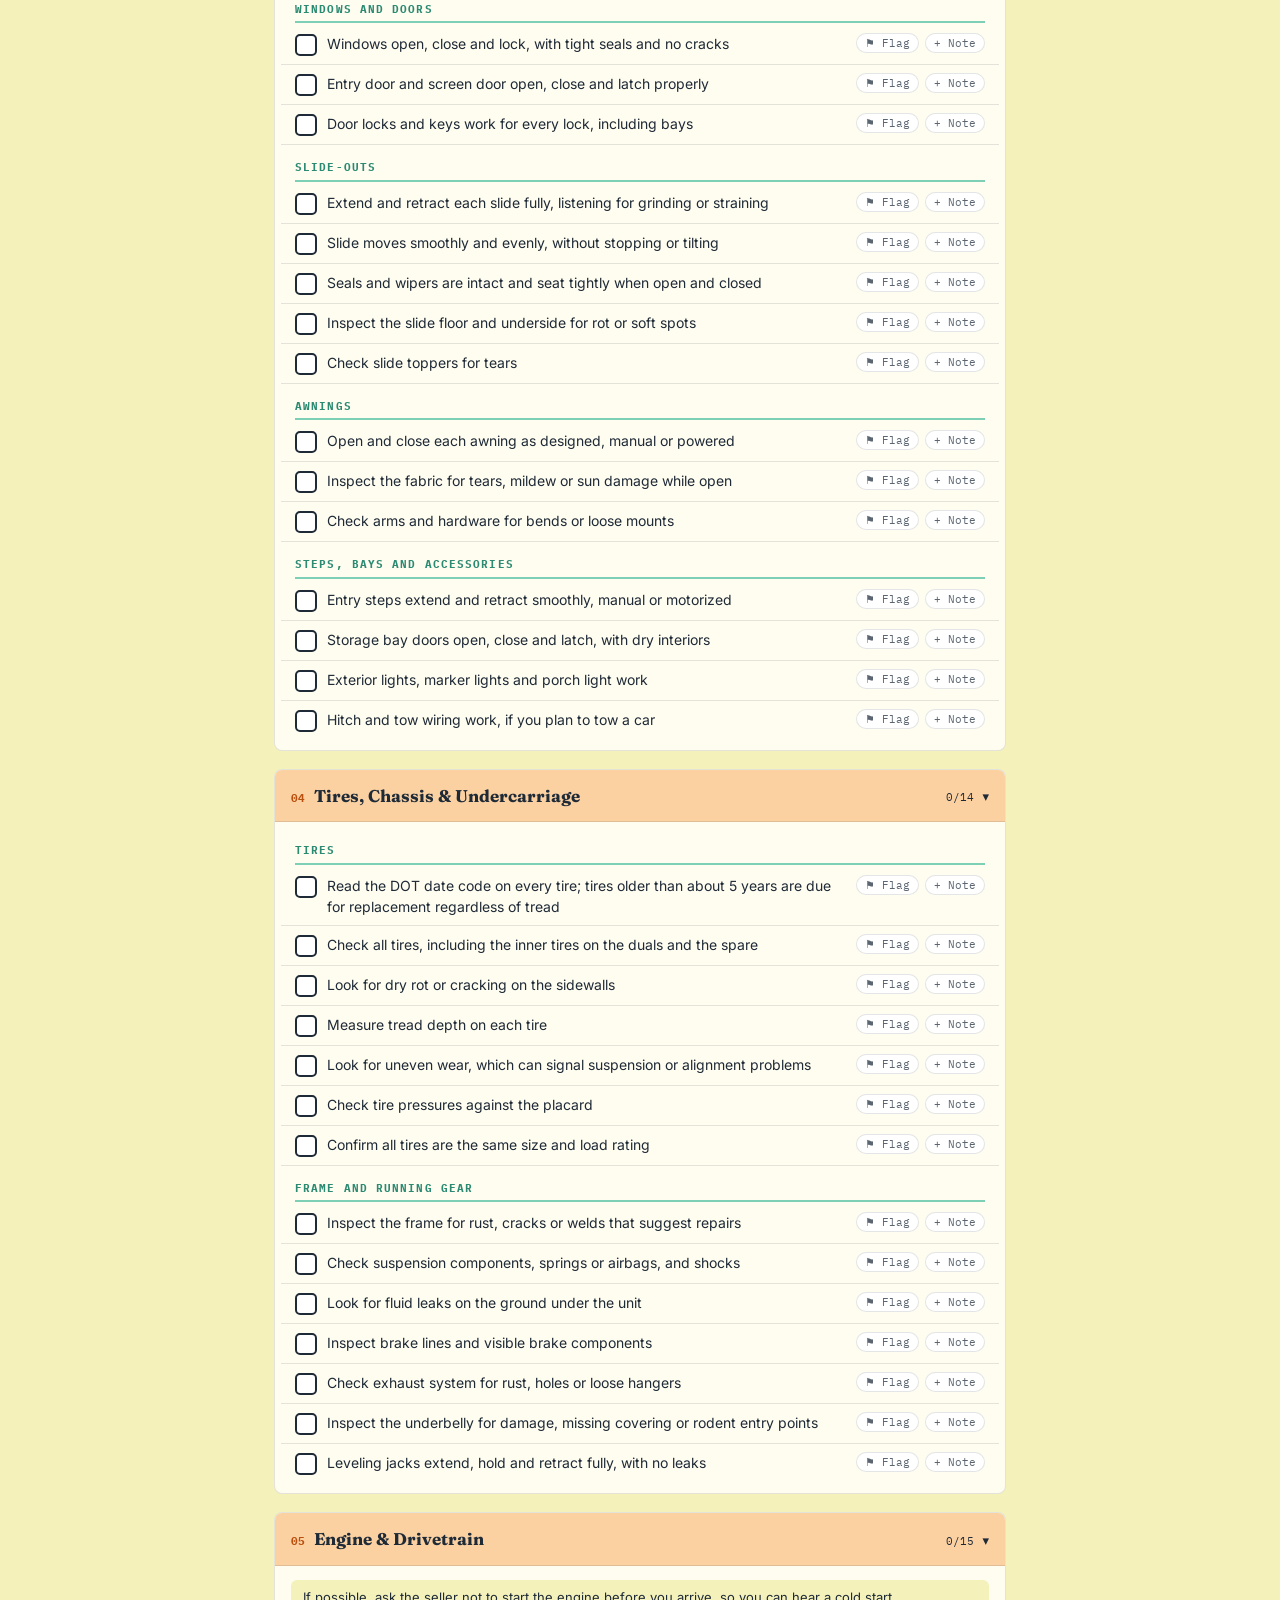
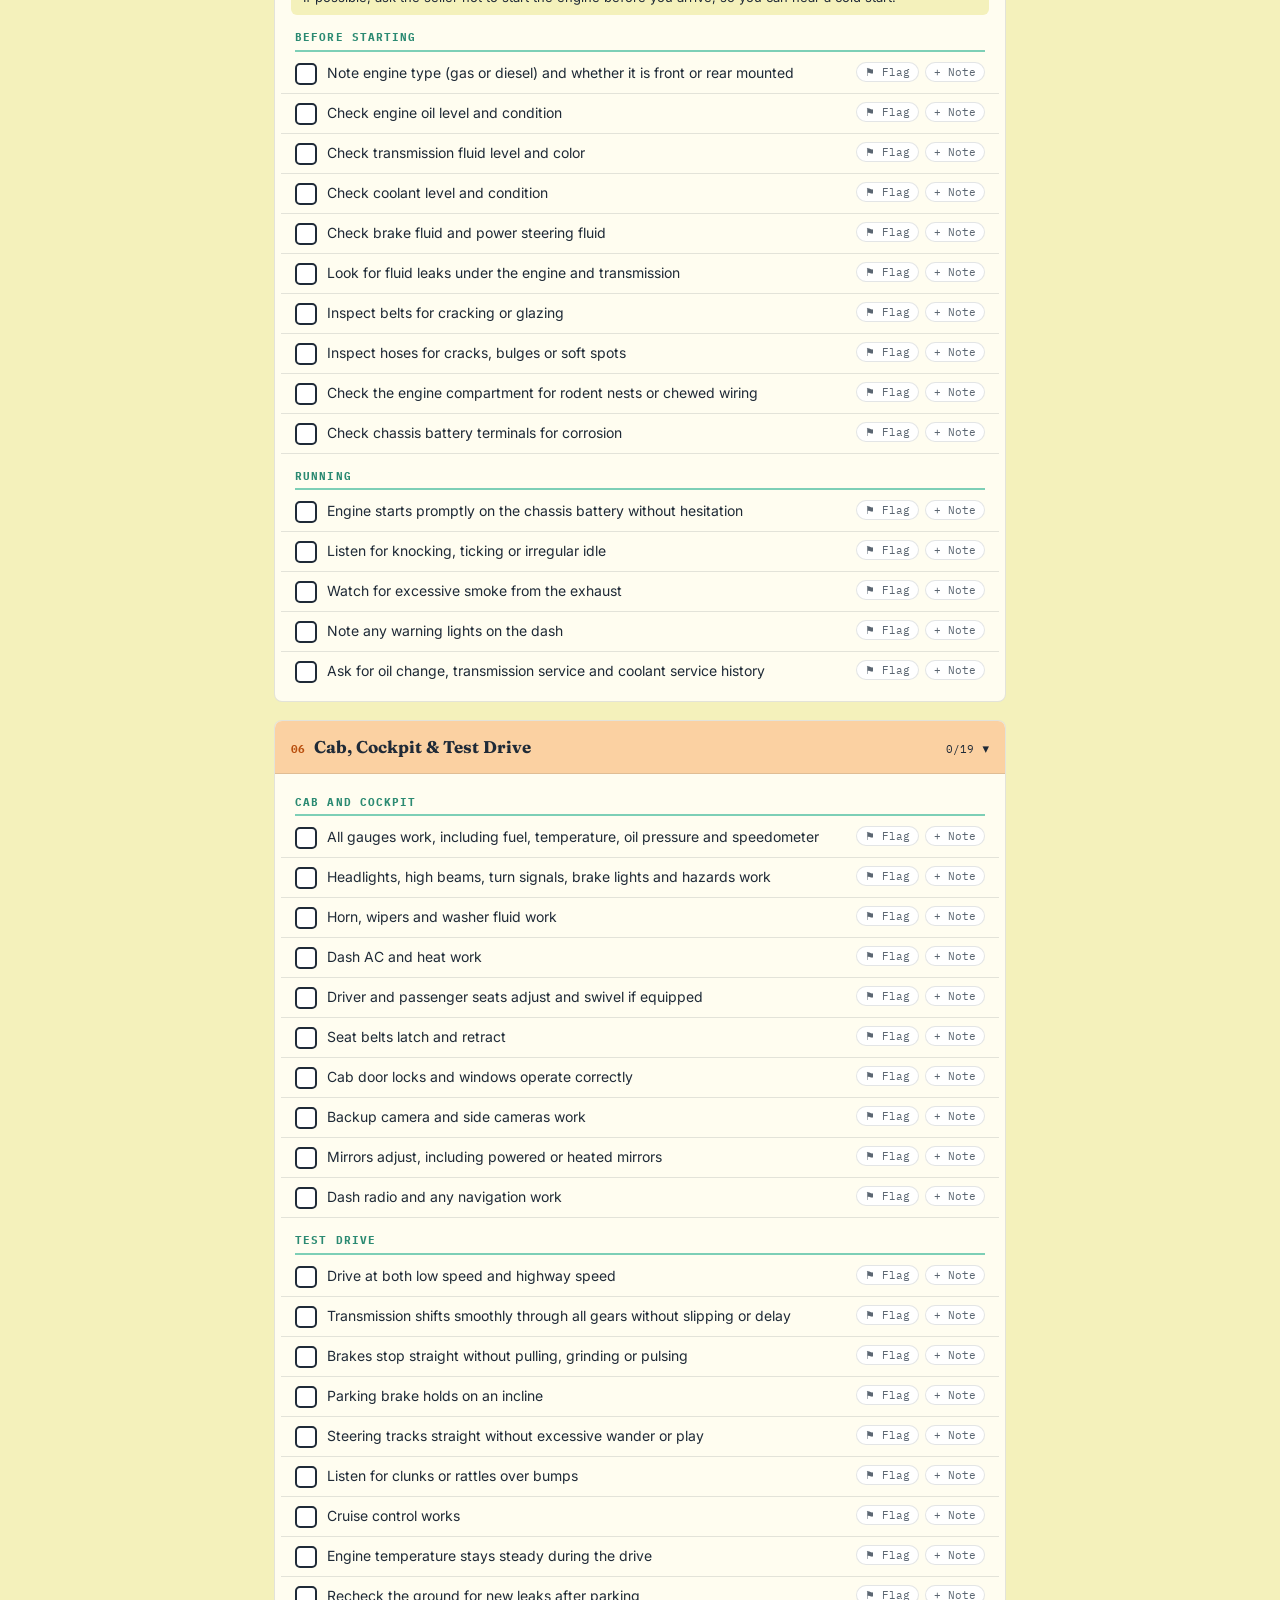
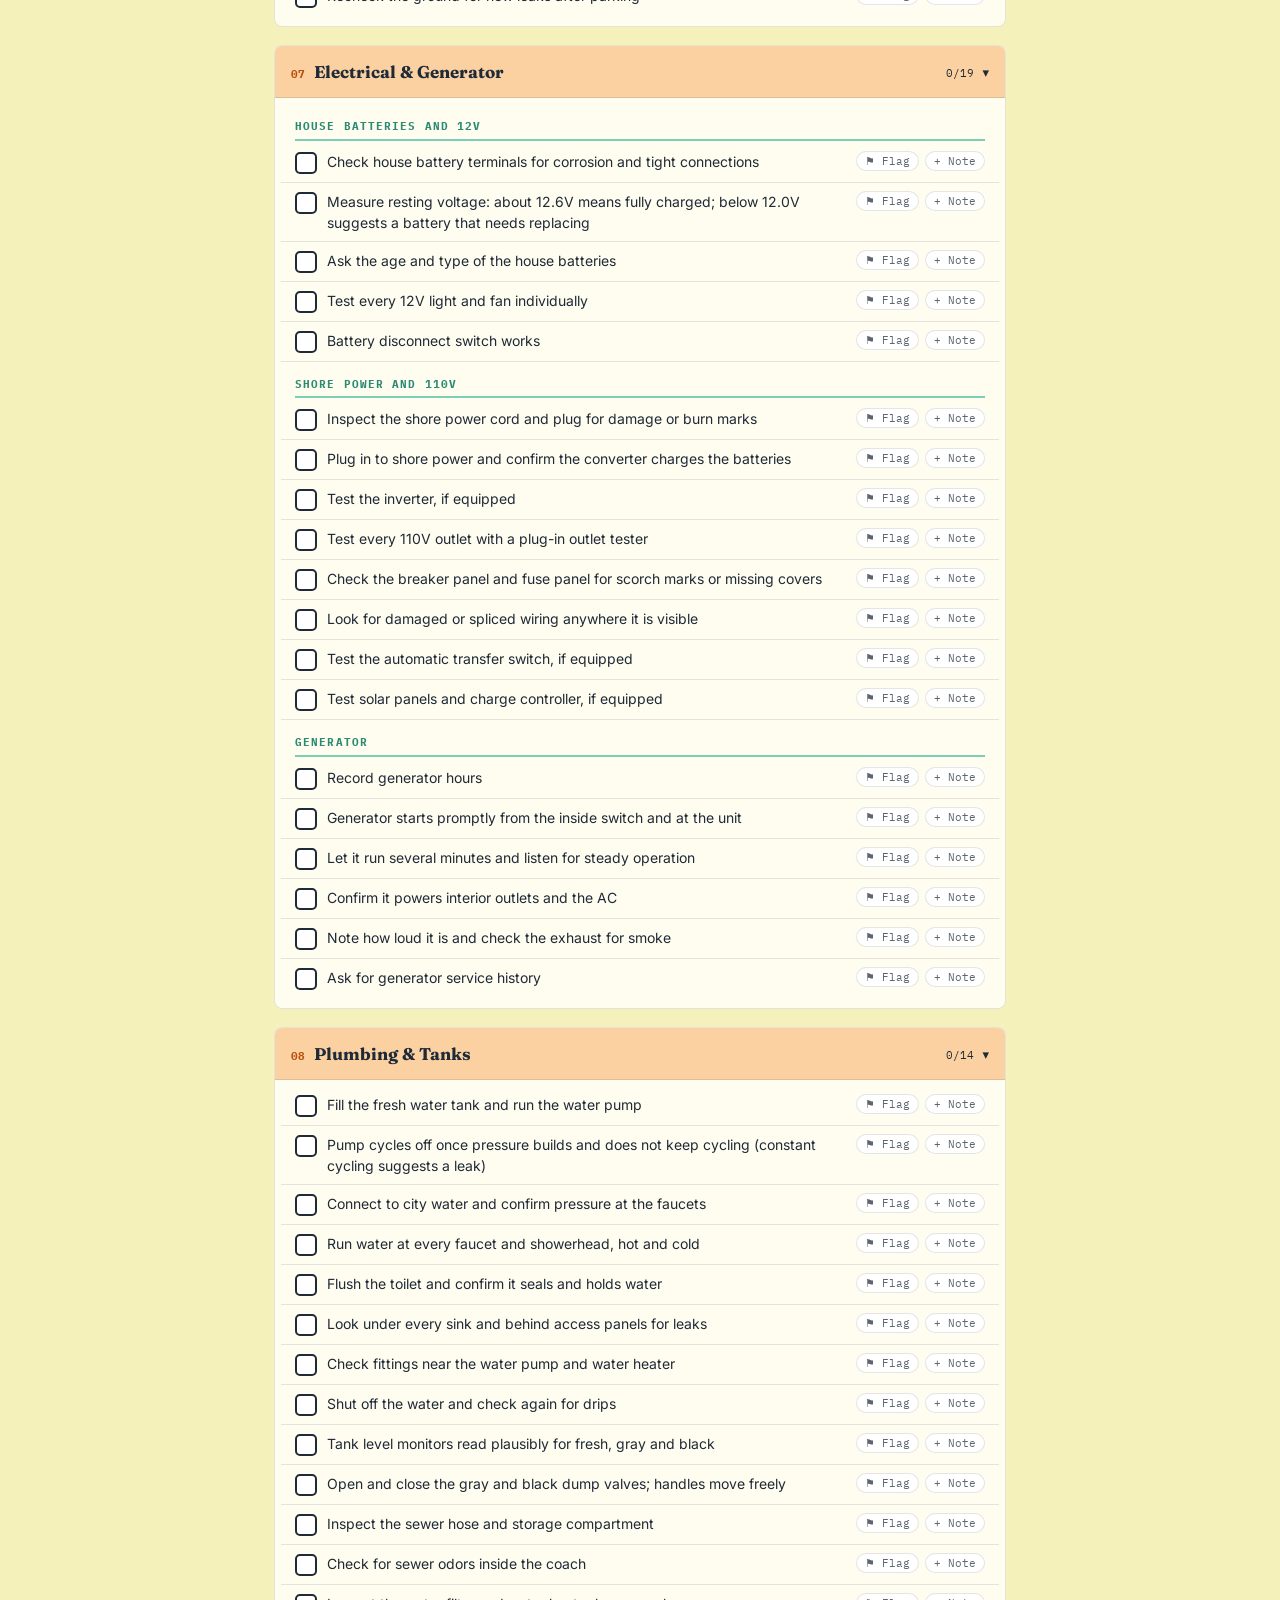
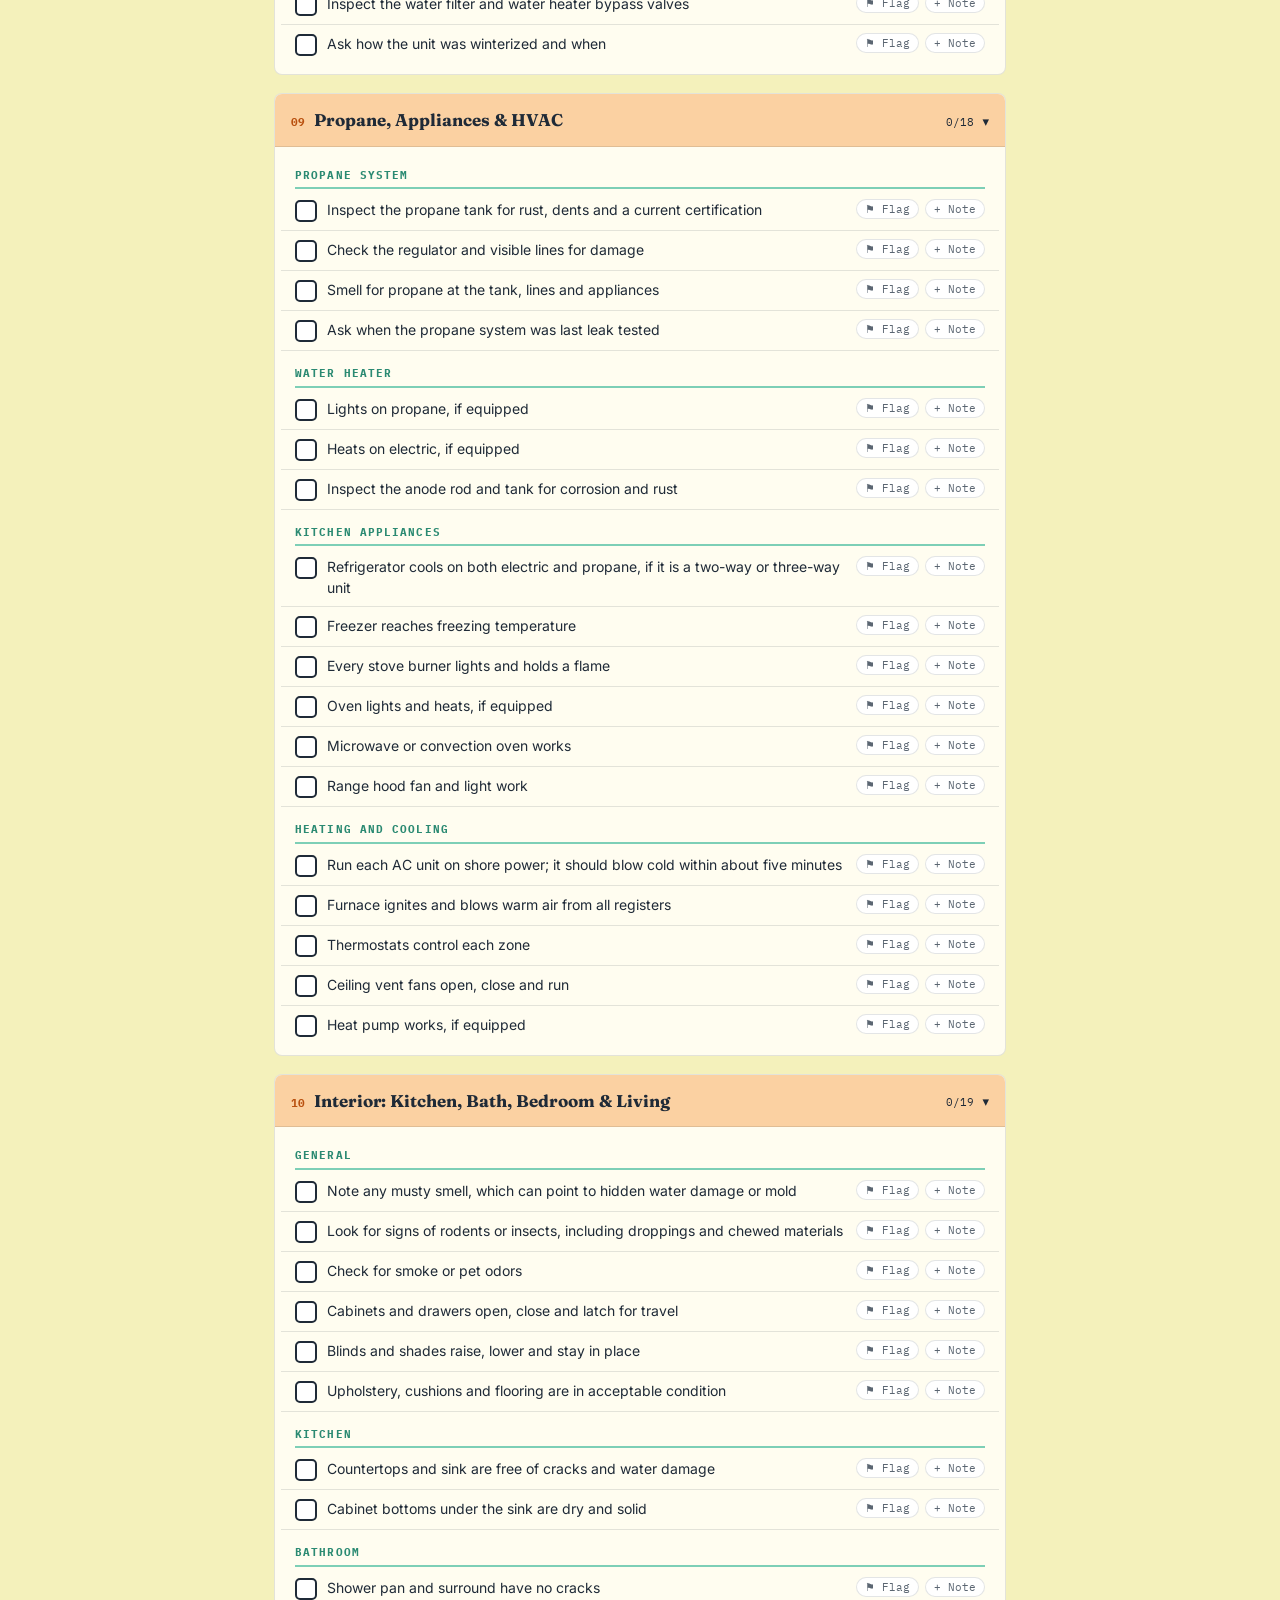
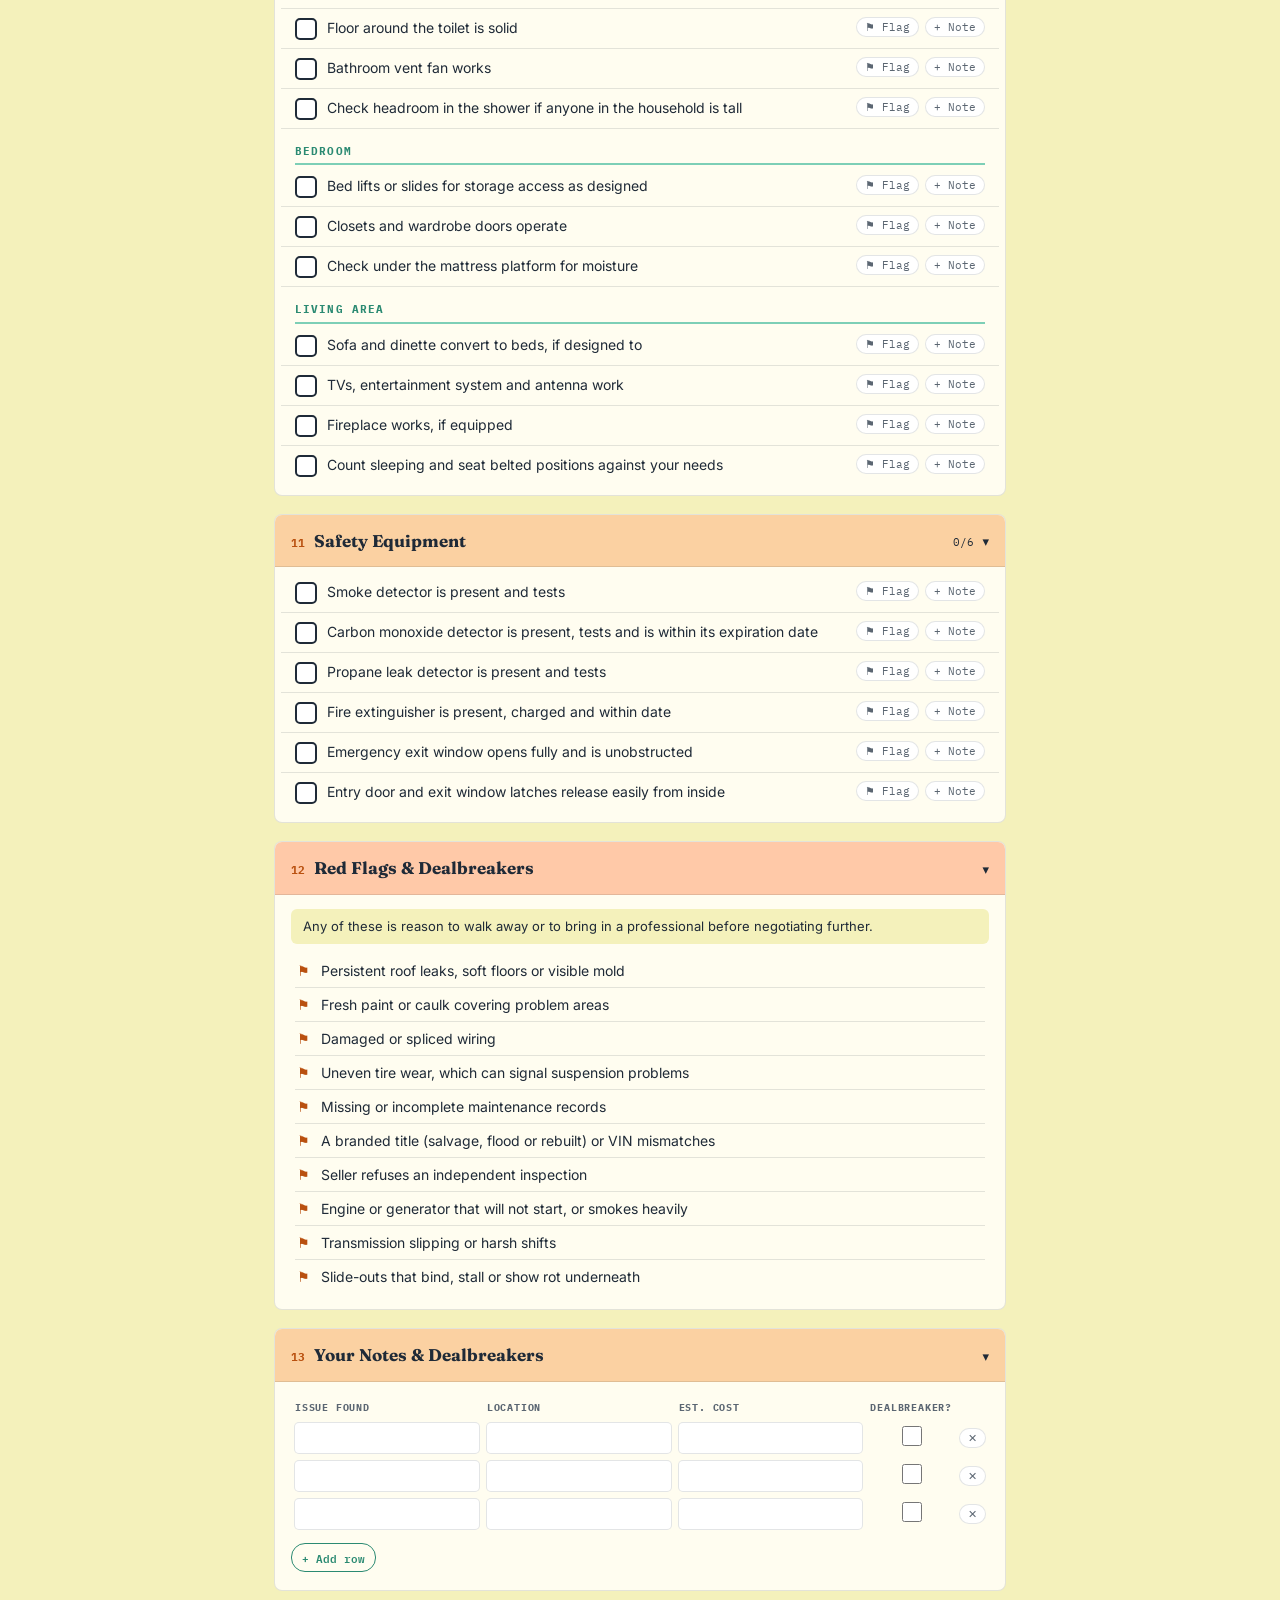
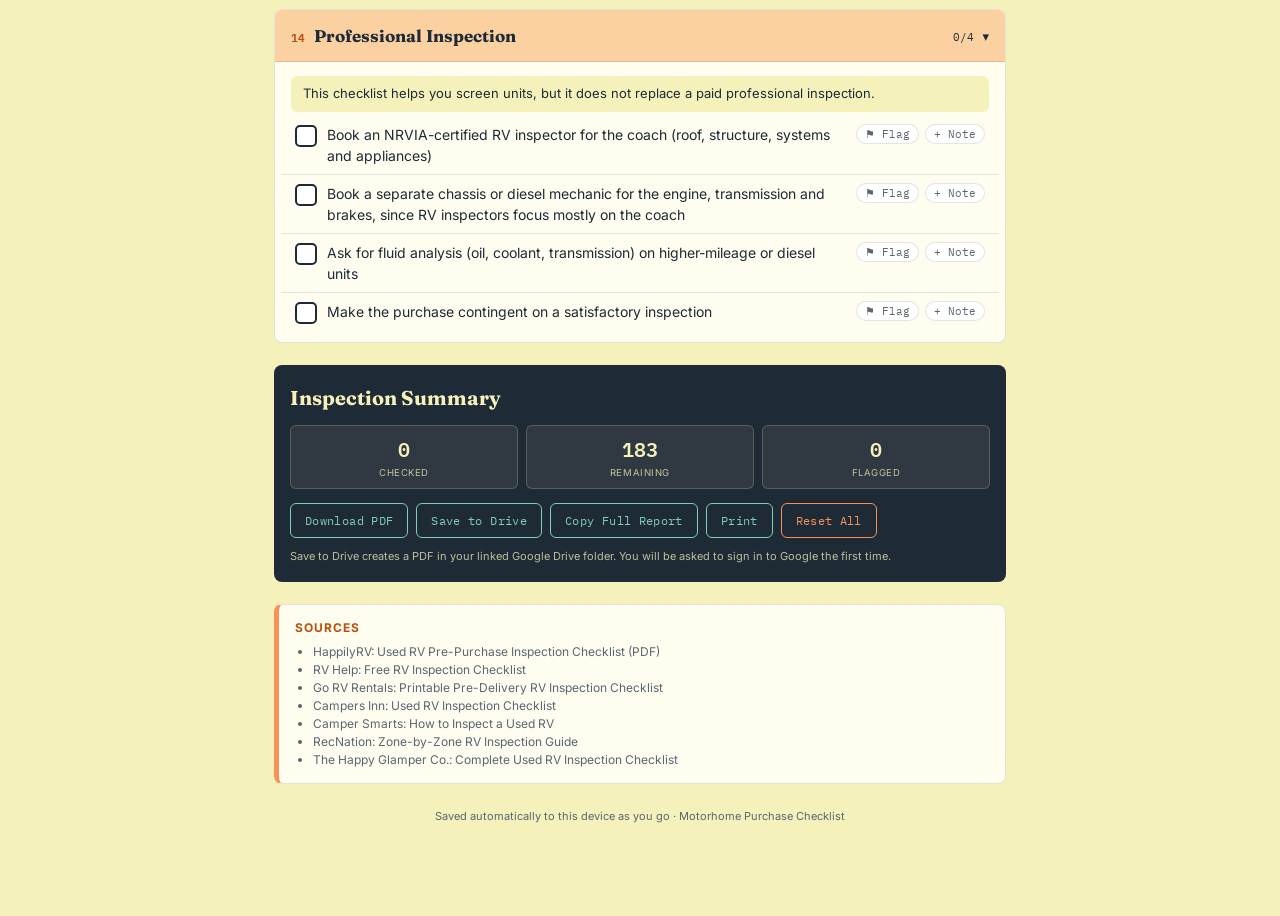
==== commit 14a78407: "Add How to Use page, PDF export and Save to Drive Home tile now opens a how-to page with the walkthr" ====
--- a/motorhome-checklist.html
+++ b/motorhome-checklist.html
@@ -18,7 +18,7 @@
     <div class="plate">
       <span class="rivet tl"></span><span class="rivet tr"></span>
       <span class="rivet bl"></span><span class="rivet br"></span>
-      <a class="back-link" href="index.html">← Home</a>
+      <a class="back-link" href="motorhome-howto.html">← How to use</a>
       <p class="plate-eyebrow">Pre-Purchase Inspection</p>
       <h1 class="plate-title">Motorhome Purchase Checklist</h1>
       <div class="plate-fields">
@@ -51,13 +51,9 @@
   <div class="container">
 
     <div class="card-note">
-      <h3>How to use this checklist</h3>
-      <p>Work through each section in order and tick items as you go. Take your time, since an inspection is not a race.
-        Tap <strong>⚑ Flag</strong> on anything that worries you and <strong>+ Note</strong> to jot details. Your
-        progress saves automatically on this device.</p>
-      <p>Ask the seller to have the unit on shore power, with water, propane and fuel available, so every system can be
-        tested live. If you look at more than one unit, use <em>Reset</em> (or the "Copy Report" button first) so
-        details do not blur together.</p>
+      <p>Tick items as you go, <strong>⚑ Flag</strong> anything that worries you and add a <strong>+ Note</strong> for
+        details. Progress saves automatically on this device. <a href="motorhome-howto.html">Review how to use this
+          checklist</a>.</p>
     </div>
 
     <div class="phase-btns">
@@ -72,10 +68,14 @@
       <div class="summary-grid" id="summary-grid"></div>
       <div id="flag-block"></div>
       <div class="btn-row">
+        <button class="action" id="btn-pdf">Download PDF</button>
+        <button class="action" id="btn-drive">Save to Drive</button>
         <button class="action" id="btn-export">Copy Full Report</button>
         <button class="action" id="btn-print">Print</button>
         <button class="action reset" id="btn-reset">Reset All</button>
       </div>
+      <p class="save-note">Save to Drive creates a PDF in your linked Google Drive folder. You will be asked to sign in
+        to Google the first time.</p>
     </div>
 
     <div class="card-note sources">
@@ -95,6 +95,10 @@
   <footer>Saved automatically to this device as you go · Motorhome Purchase Checklist</footer>
   <div class="save-toast" id="toast" role="status">Saved</div>
 
+  <script src="https://accounts.google.com/gsi/client" async defer></script>
+  <script src="vendor/jspdf.umd.min.js"></script>
+  <script src="vendor/jspdf.plugin.autotable.min.js"></script>
+  <script src="config.js"></script>
   <script src="checklist.js"></script>
 </body>
 
--- a/styles.css
+++ b/styles.css
@@ -325,3 +325,26 @@
   .summary{background:#fff;color:var(--ink);border:1px solid var(--ink);}
   .sg-cell{border-color:var(--ink);}
 }
+
+/* ==========================================================
+   How-to page
+   ========================================================== */
+.steps{margin:6px 0 10px;padding-left:20px;}
+.steps li{margin:0 0 7px;}
+.section-head.static{cursor:default;}
+.section-head.static:hover{background:var(--peach);}
+.start-btn{
+  display:inline-block;margin-top:2px;padding:11px 18px;border-radius:8px;
+  background:var(--ink);color:var(--butter);text-decoration:none;
+  font-family:'IBM Plex Mono',monospace;font-size:13px;font-weight:600;
+  box-shadow:3px 3px 0 var(--teal);
+}
+.start-btn:hover,.start-btn:focus-visible{background:var(--teal-deep);color:#fff;outline:none;}
+.start-card{
+  background:var(--paper);border:2px solid var(--ink);border-radius:10px;
+  padding:20px 18px;text-align:center;box-shadow:4px 4px 0 var(--orange);margin:24px 0;
+}
+.start-card h2{font-family:'Fraunces',serif;font-size:21px;margin:0 0 6px;}
+.start-card p{margin:0 0 14px;color:var(--ink-soft);font-size:14px;}
+.save-note{font-size:11px;color:rgba(244,241,187,.75);margin:10px 0 0;}
+@media print{.start-btn,.start-card{display:none !important;}}
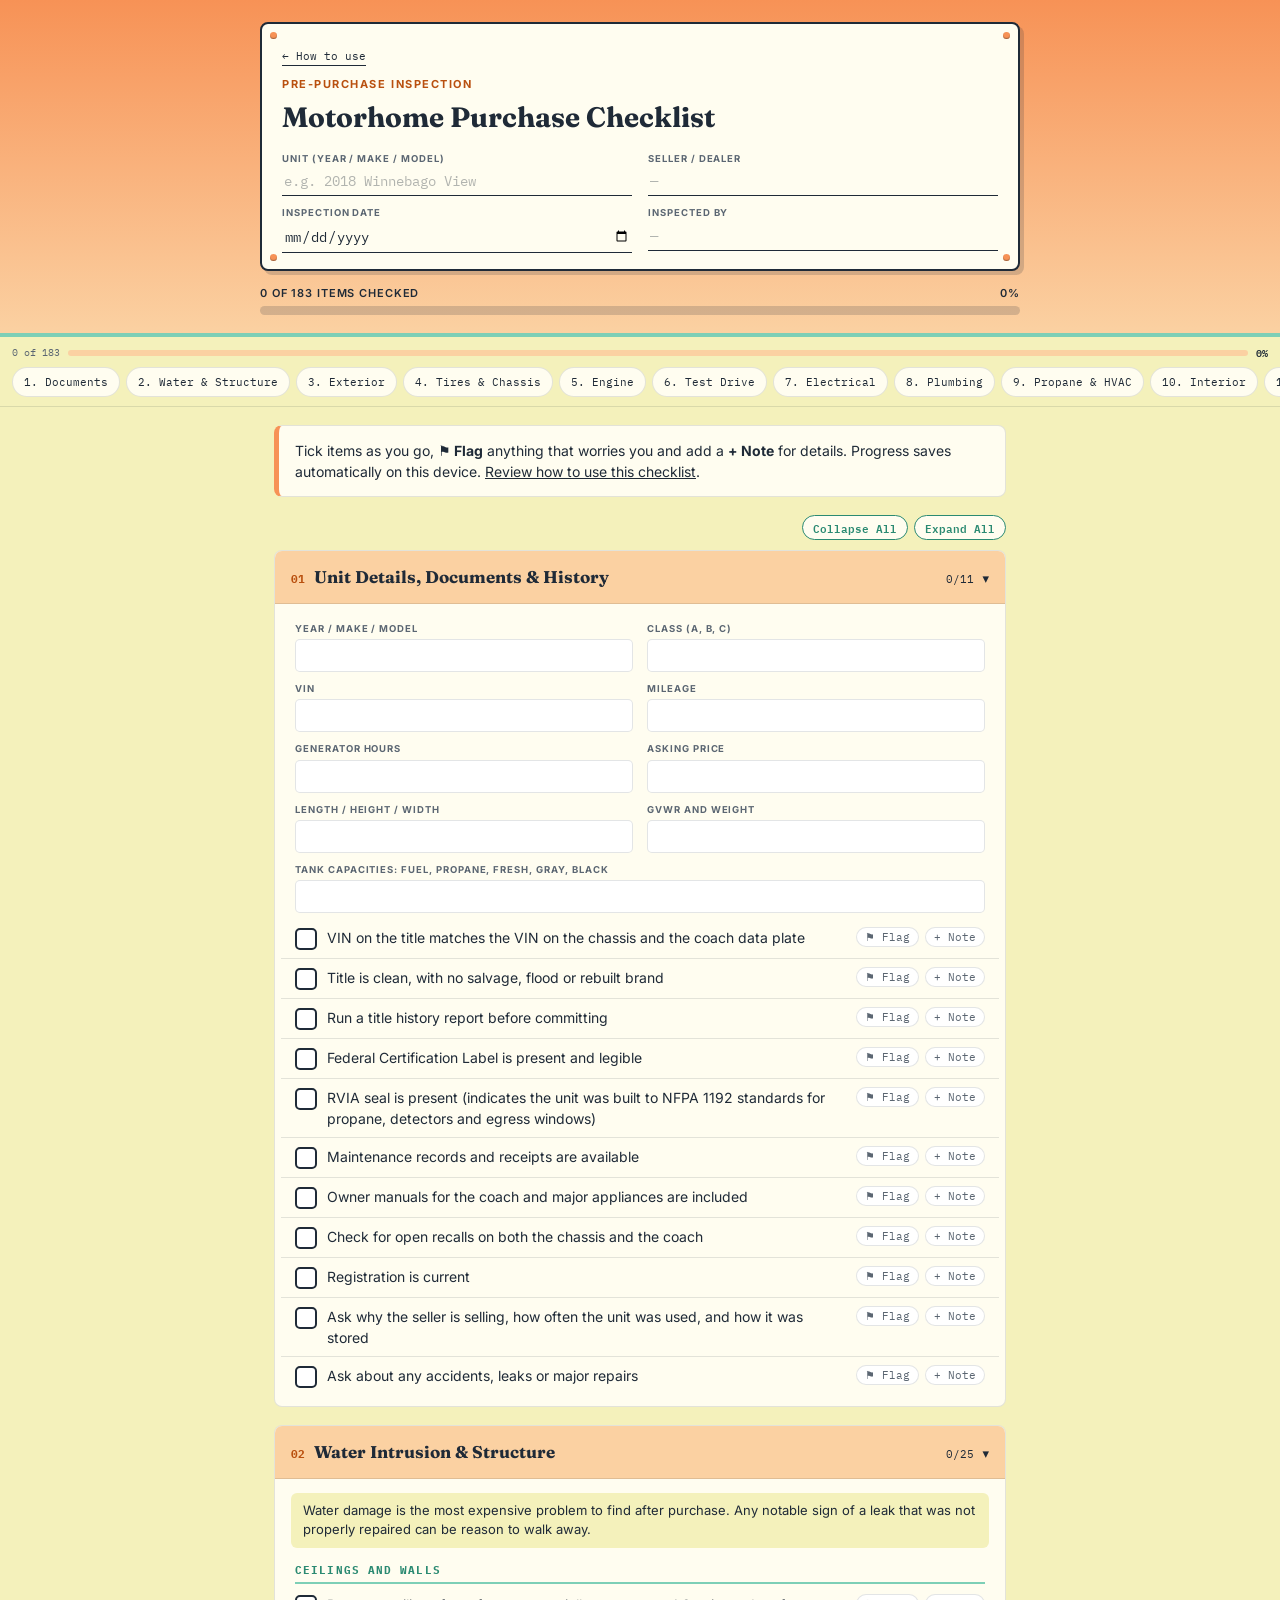
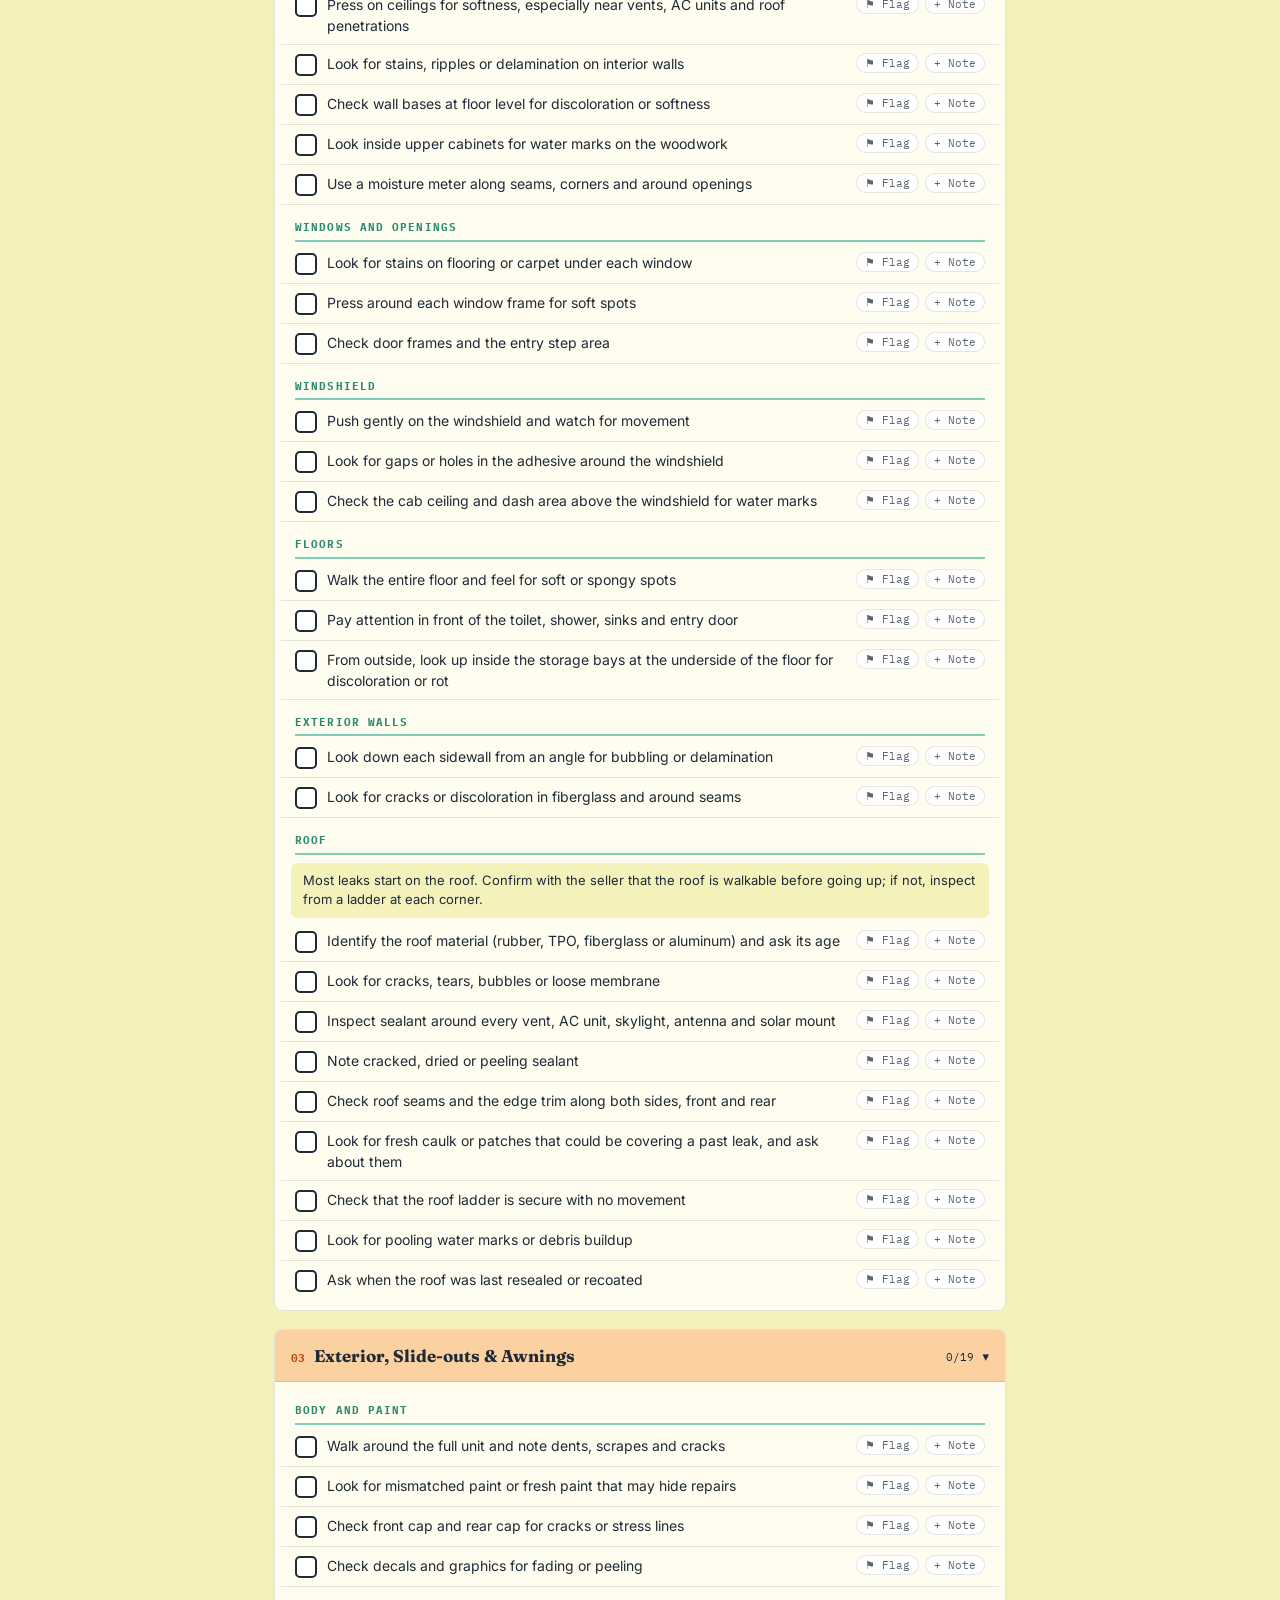
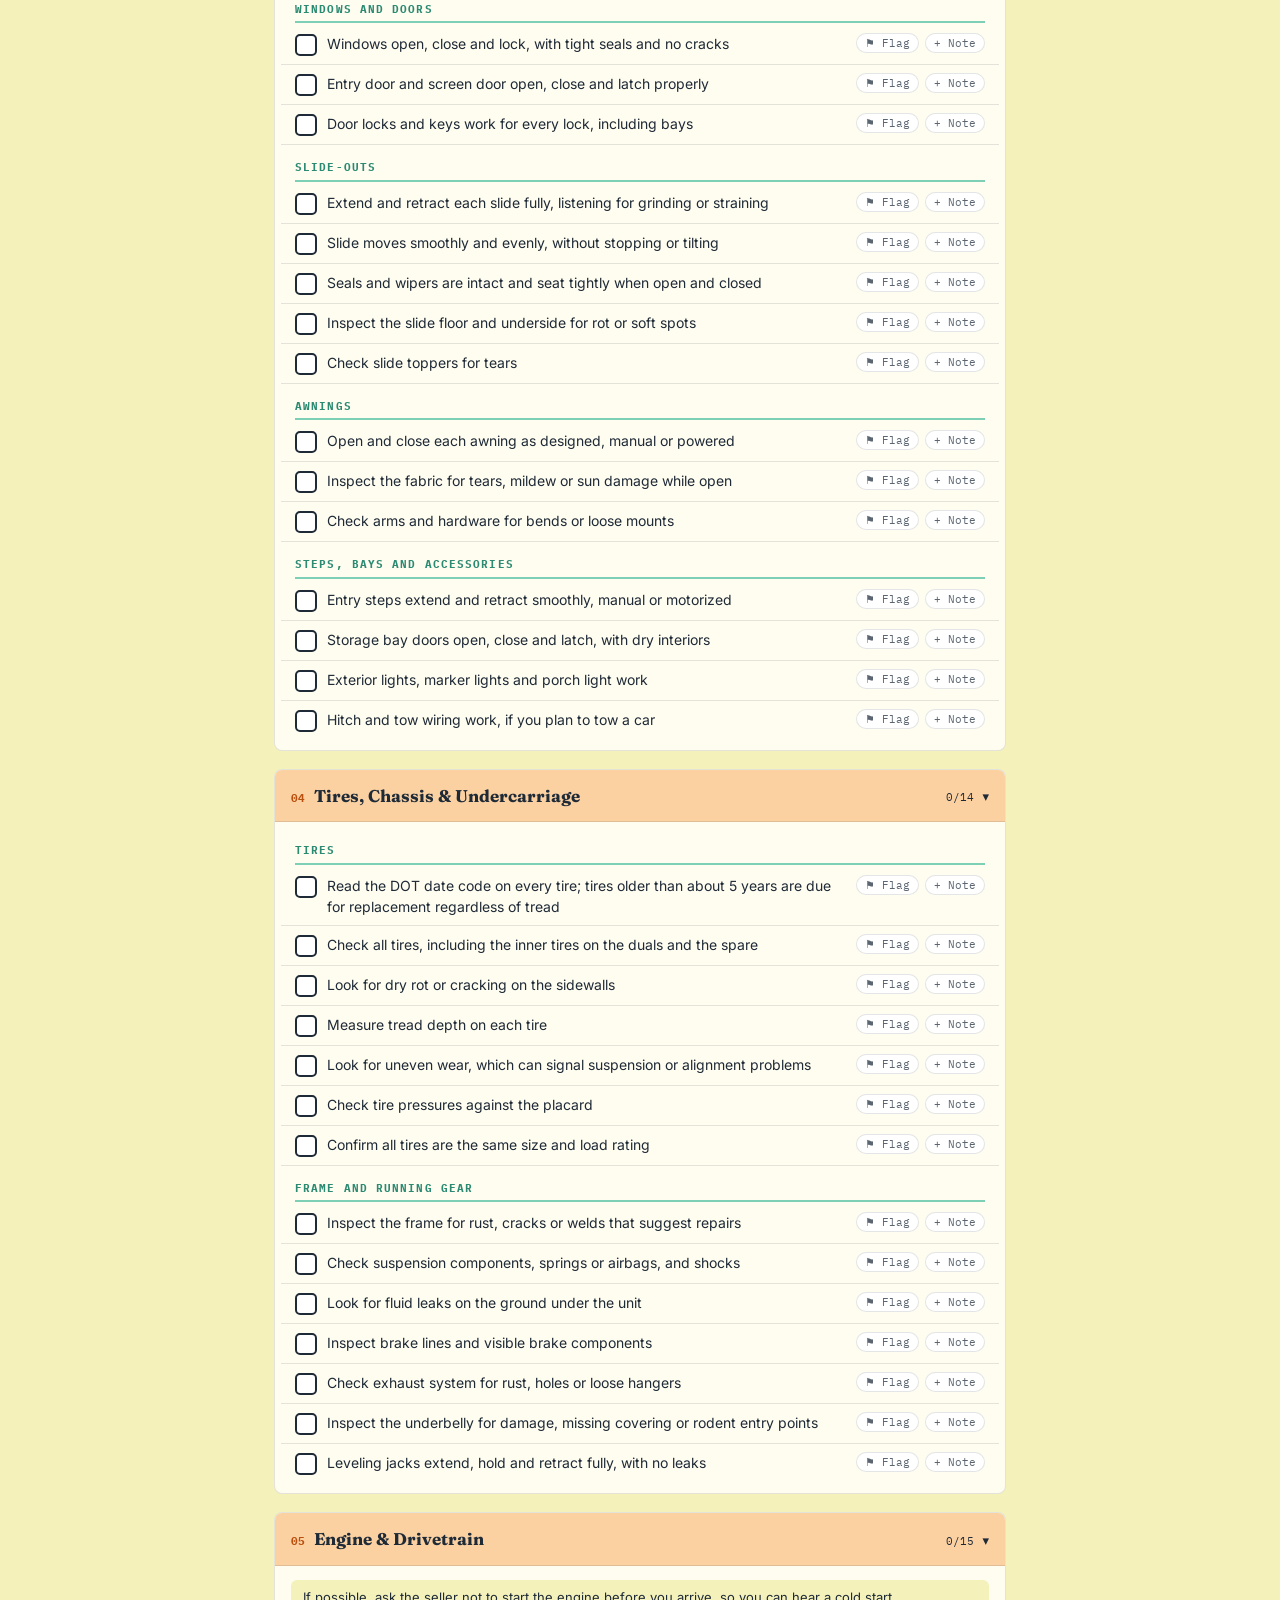
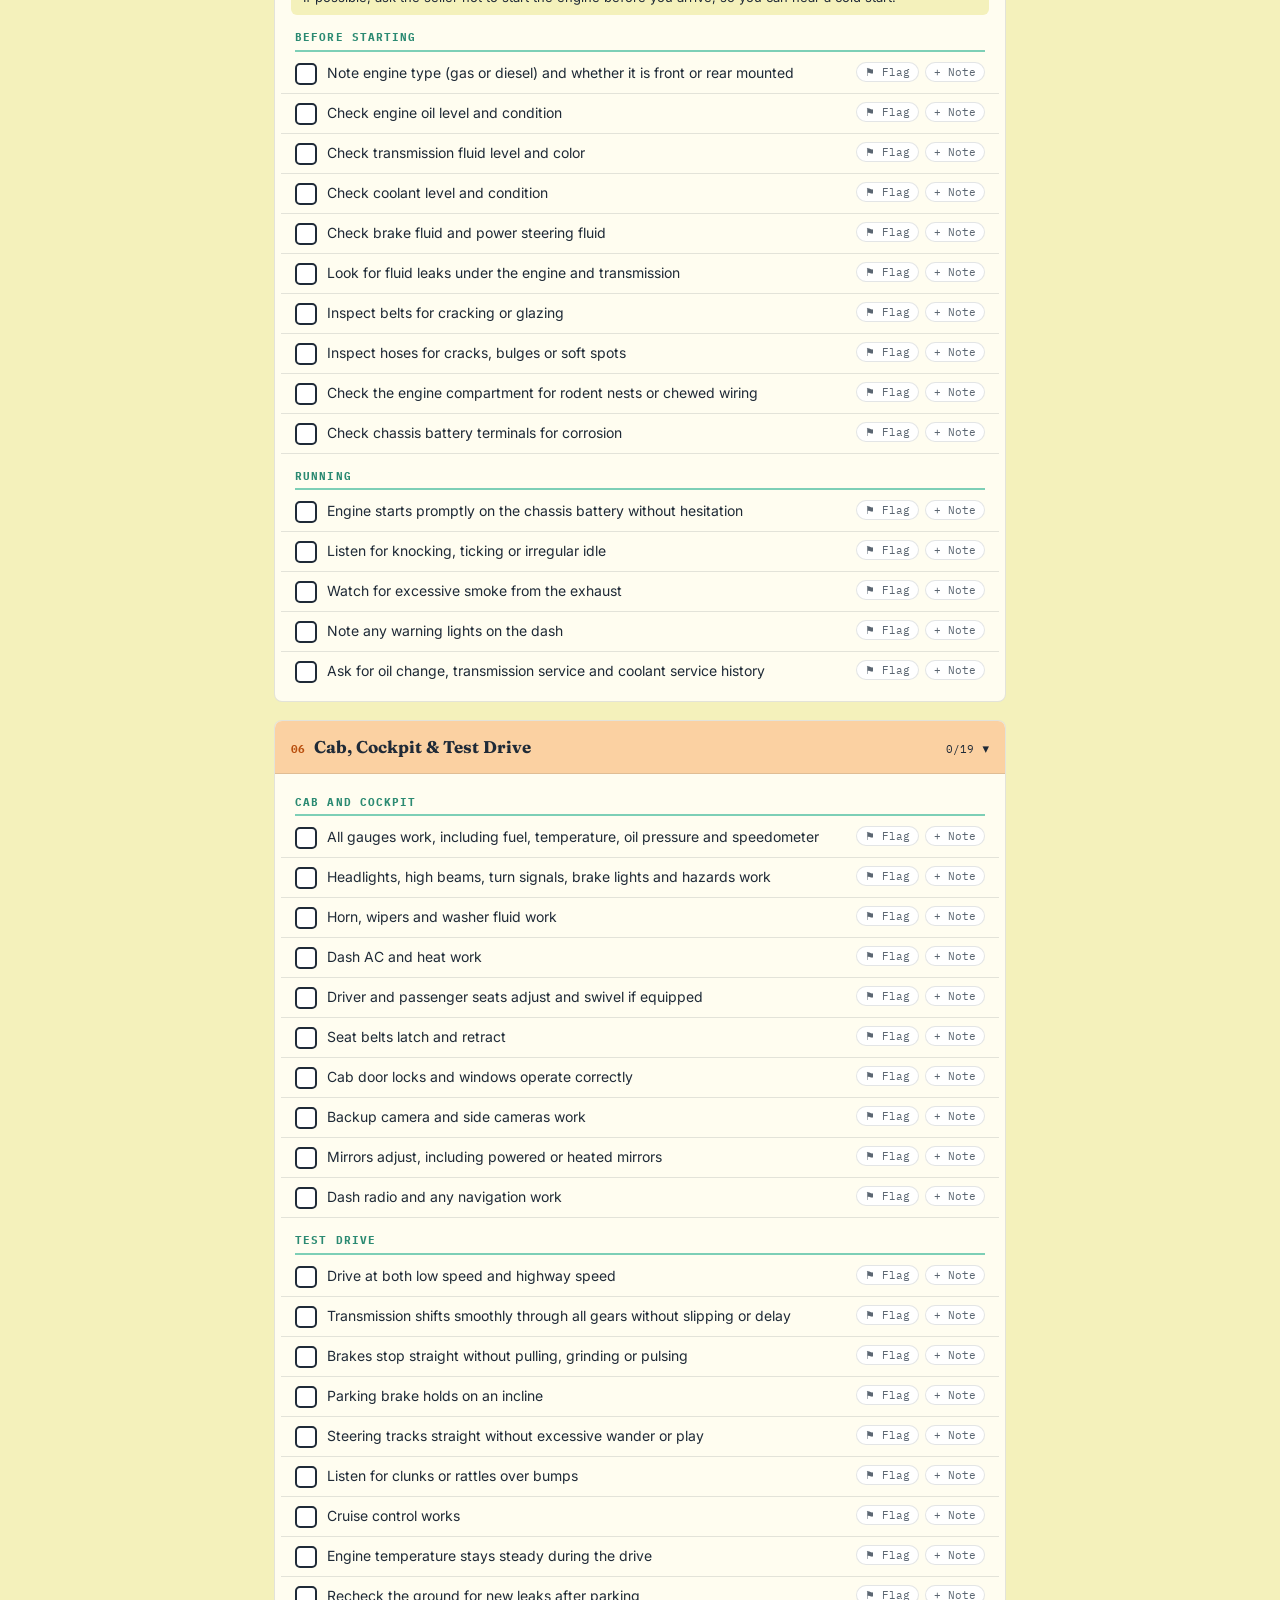
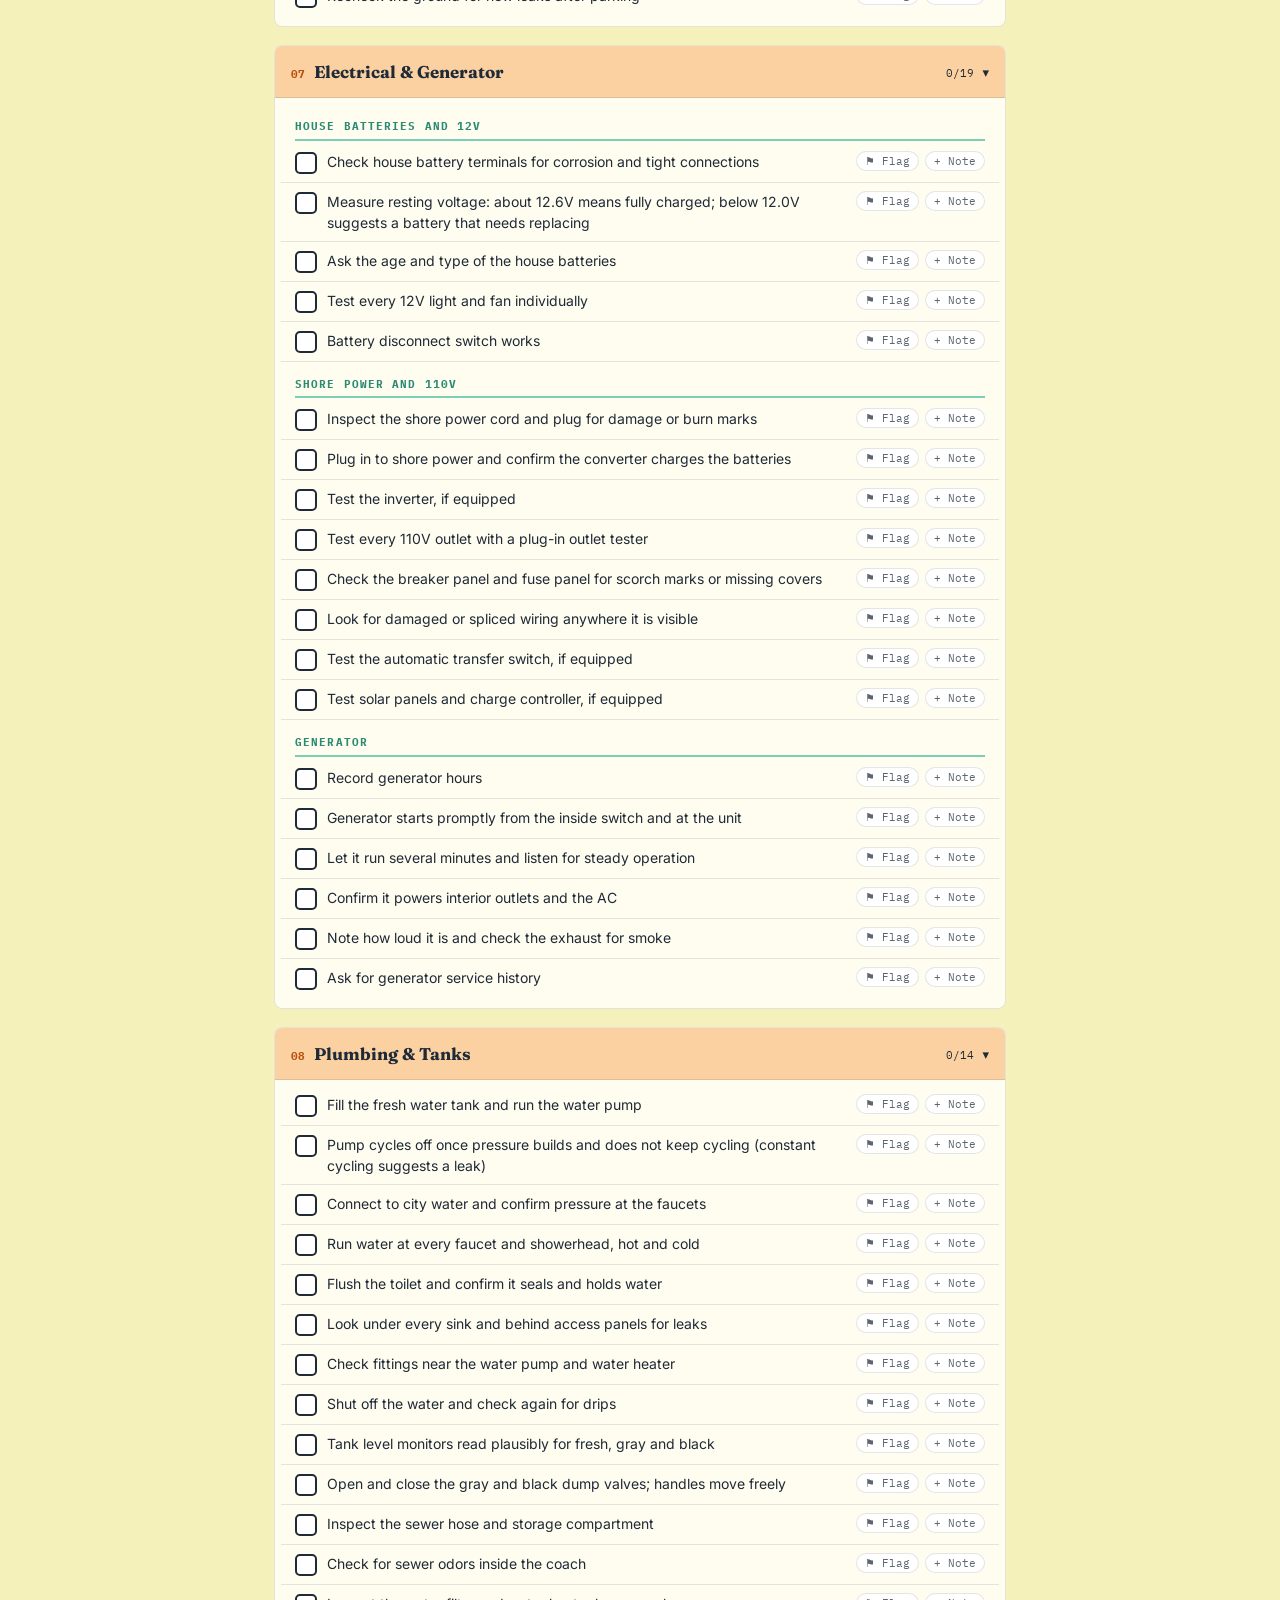
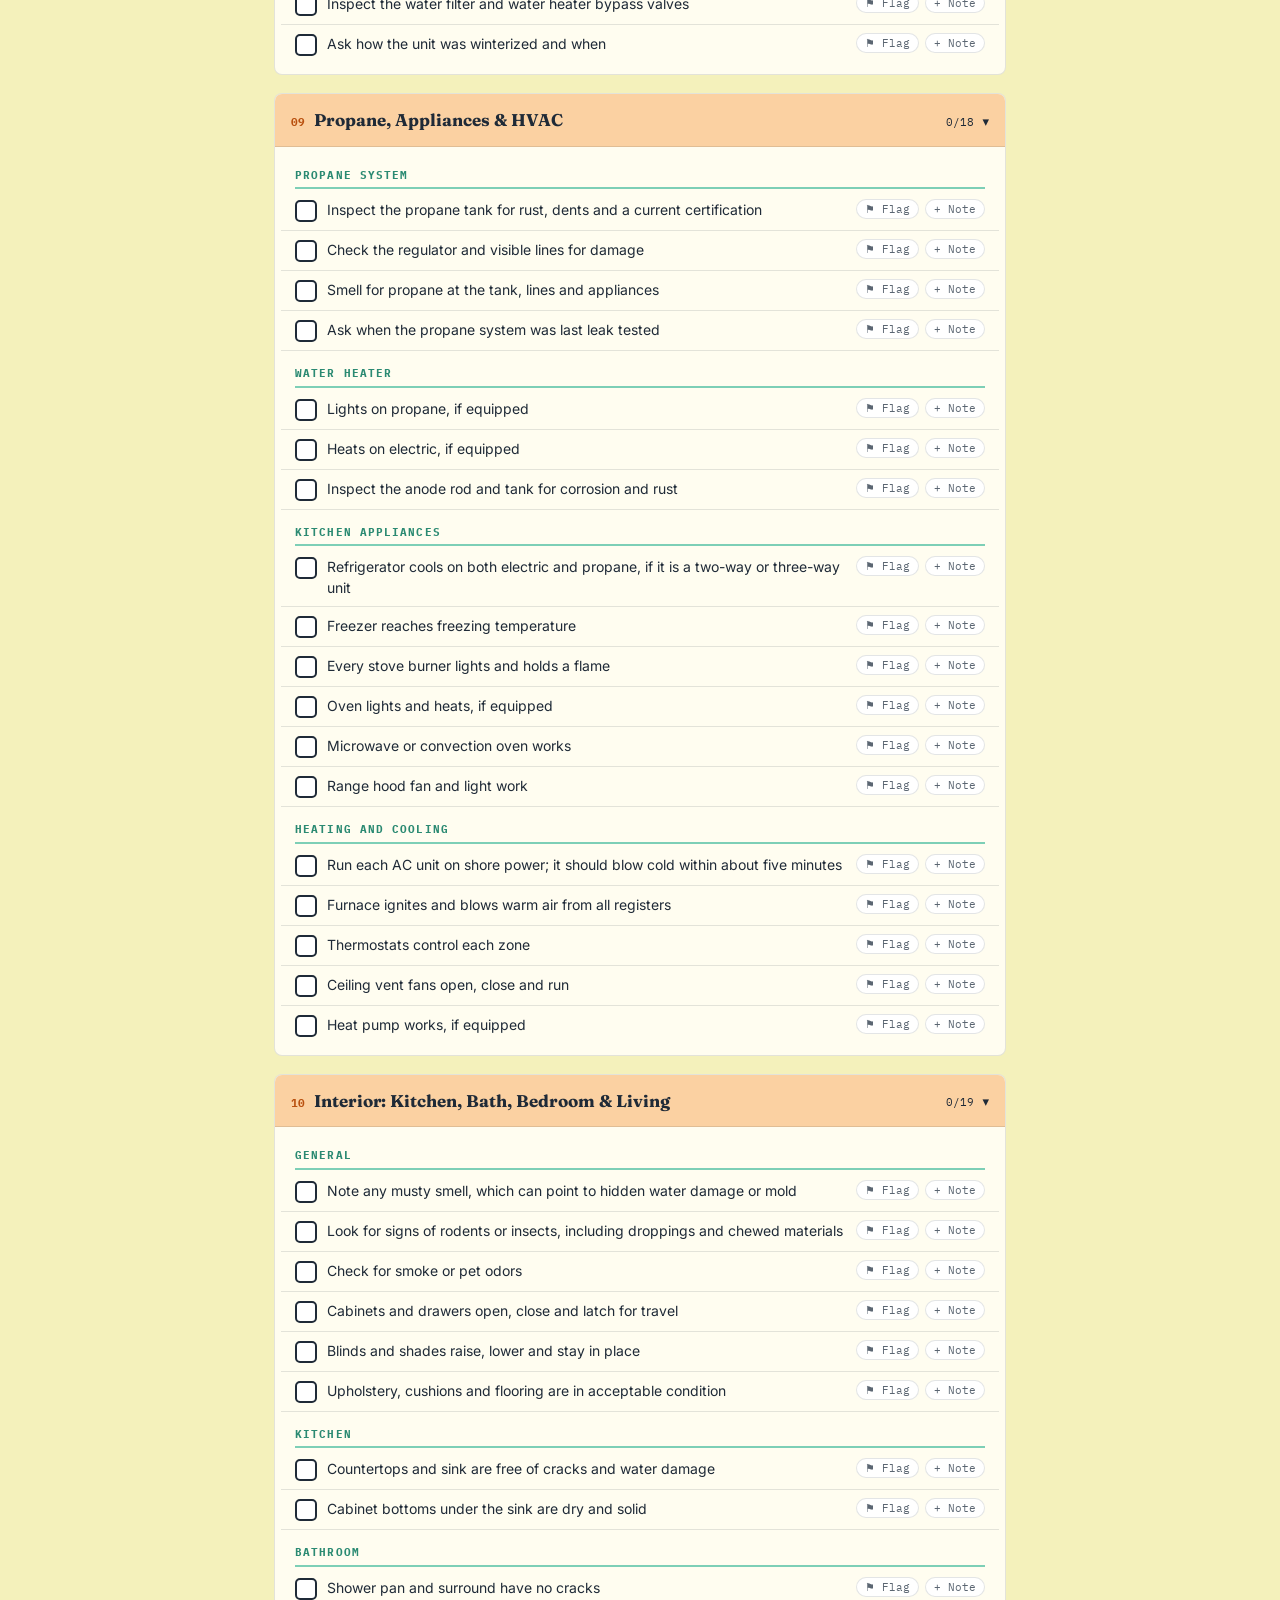
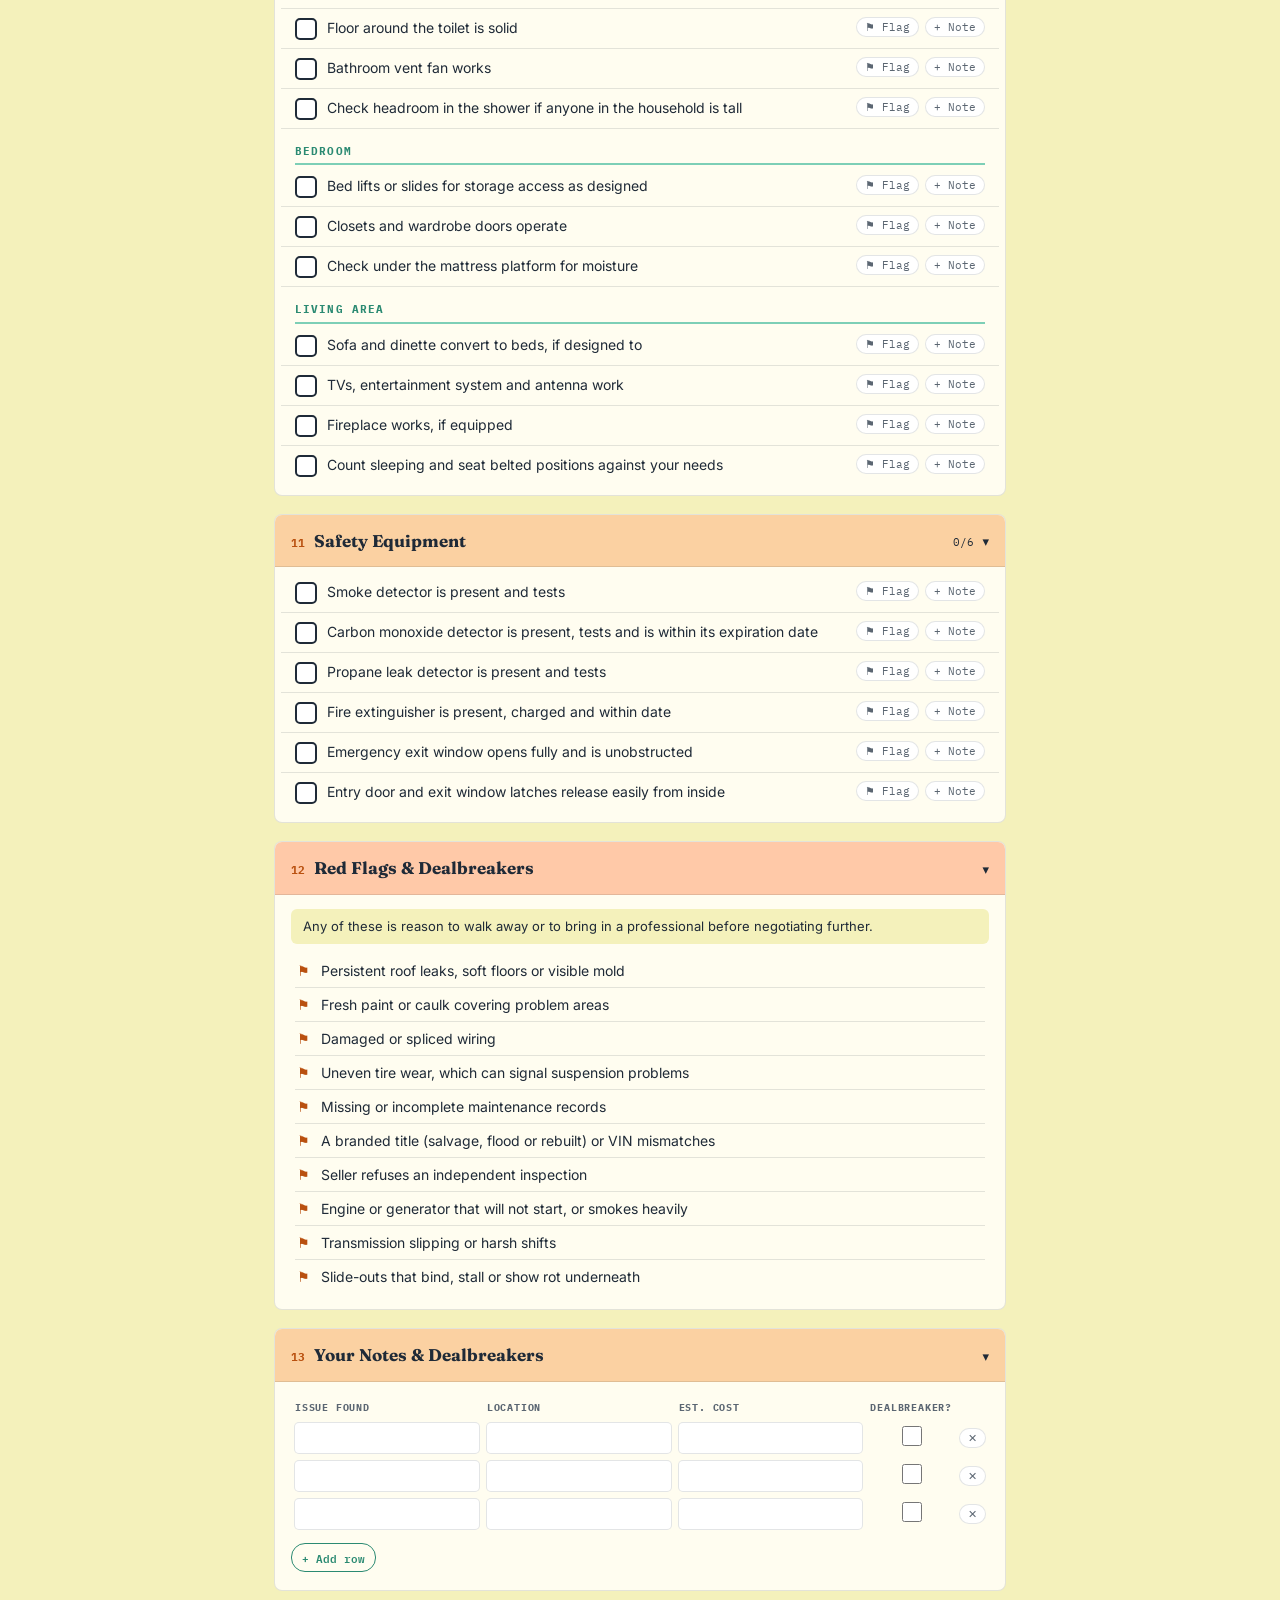
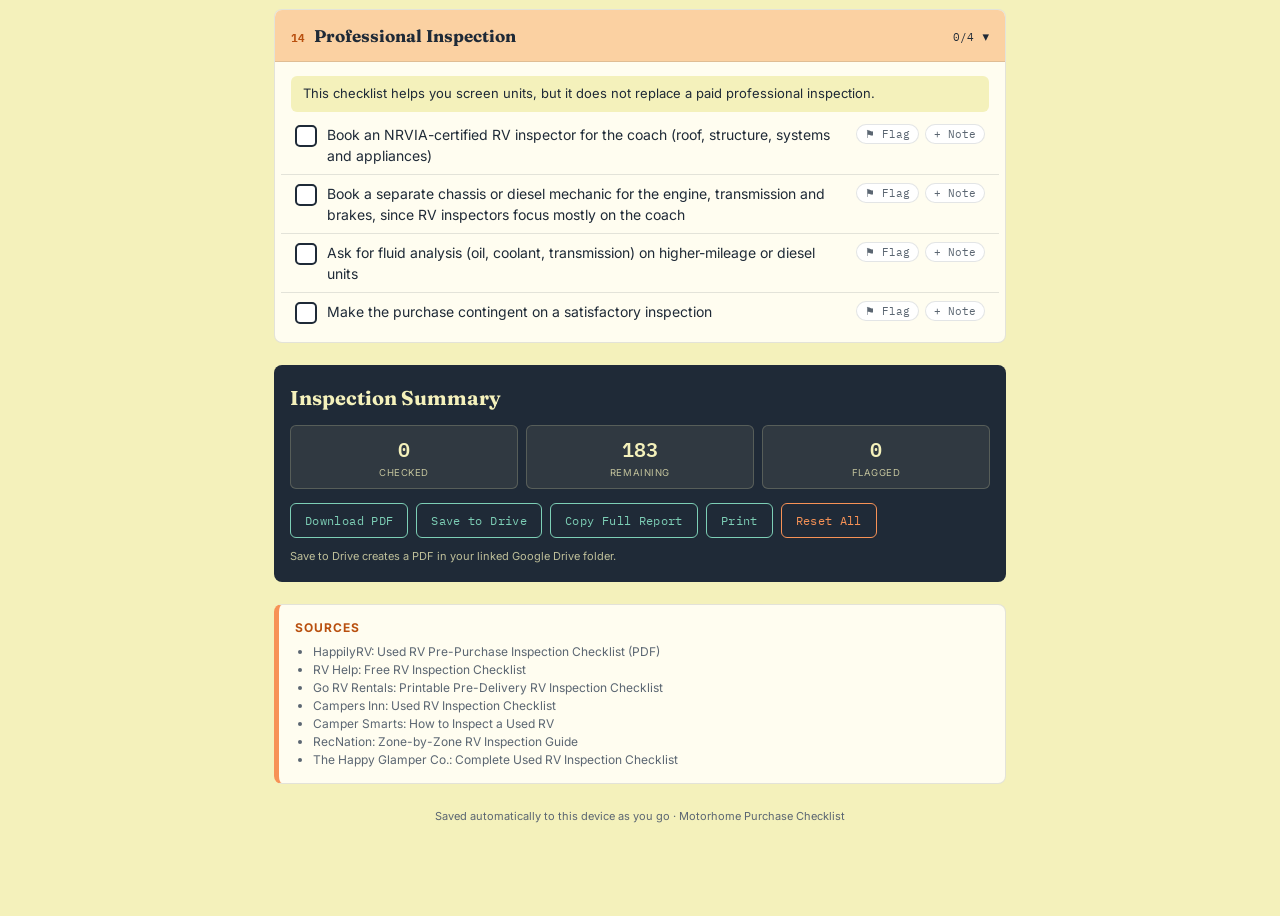
==== commit 2a5c0d13: "Save to Drive via a dedicated Apps Script web app Replaces the Google OAuth client ID approach. apps" ====
--- a/motorhome-checklist.html
+++ b/motorhome-checklist.html
@@ -74,8 +74,7 @@
         <button class="action" id="btn-print">Print</button>
         <button class="action reset" id="btn-reset">Reset All</button>
       </div>
-      <p class="save-note">Save to Drive creates a PDF in your linked Google Drive folder. You will be asked to sign in
-        to Google the first time.</p>
+      <p class="save-note">Save to Drive creates a PDF in your linked Google Drive folder.</p>
     </div>
 
     <div class="card-note sources">
@@ -95,7 +94,6 @@
   <footer>Saved automatically to this device as you go · Motorhome Purchase Checklist</footer>
   <div class="save-toast" id="toast" role="status">Saved</div>
 
-  <script src="https://accounts.google.com/gsi/client" async defer></script>
   <script src="vendor/jspdf.umd.min.js"></script>
   <script src="vendor/jspdf.plugin.autotable.min.js"></script>
   <script src="config.js"></script>
--- a/styles.css
+++ b/styles.css
@@ -348,3 +348,7 @@
 .start-card p{margin:0 0 14px;color:var(--ink-soft);font-size:14px;}
 .save-note{font-size:11px;color:rgba(244,241,187,.75);margin:10px 0 0;}
 @media print{.start-btn,.start-card{display:none !important;}}
+.bring-list{margin:6px 0 0;padding-left:20px;}
+.bring-list li{margin:0 0 5px;}
+.start-wrap{text-align:center;margin:24px 0;}
+@media print{.start-wrap{display:none !important;}}
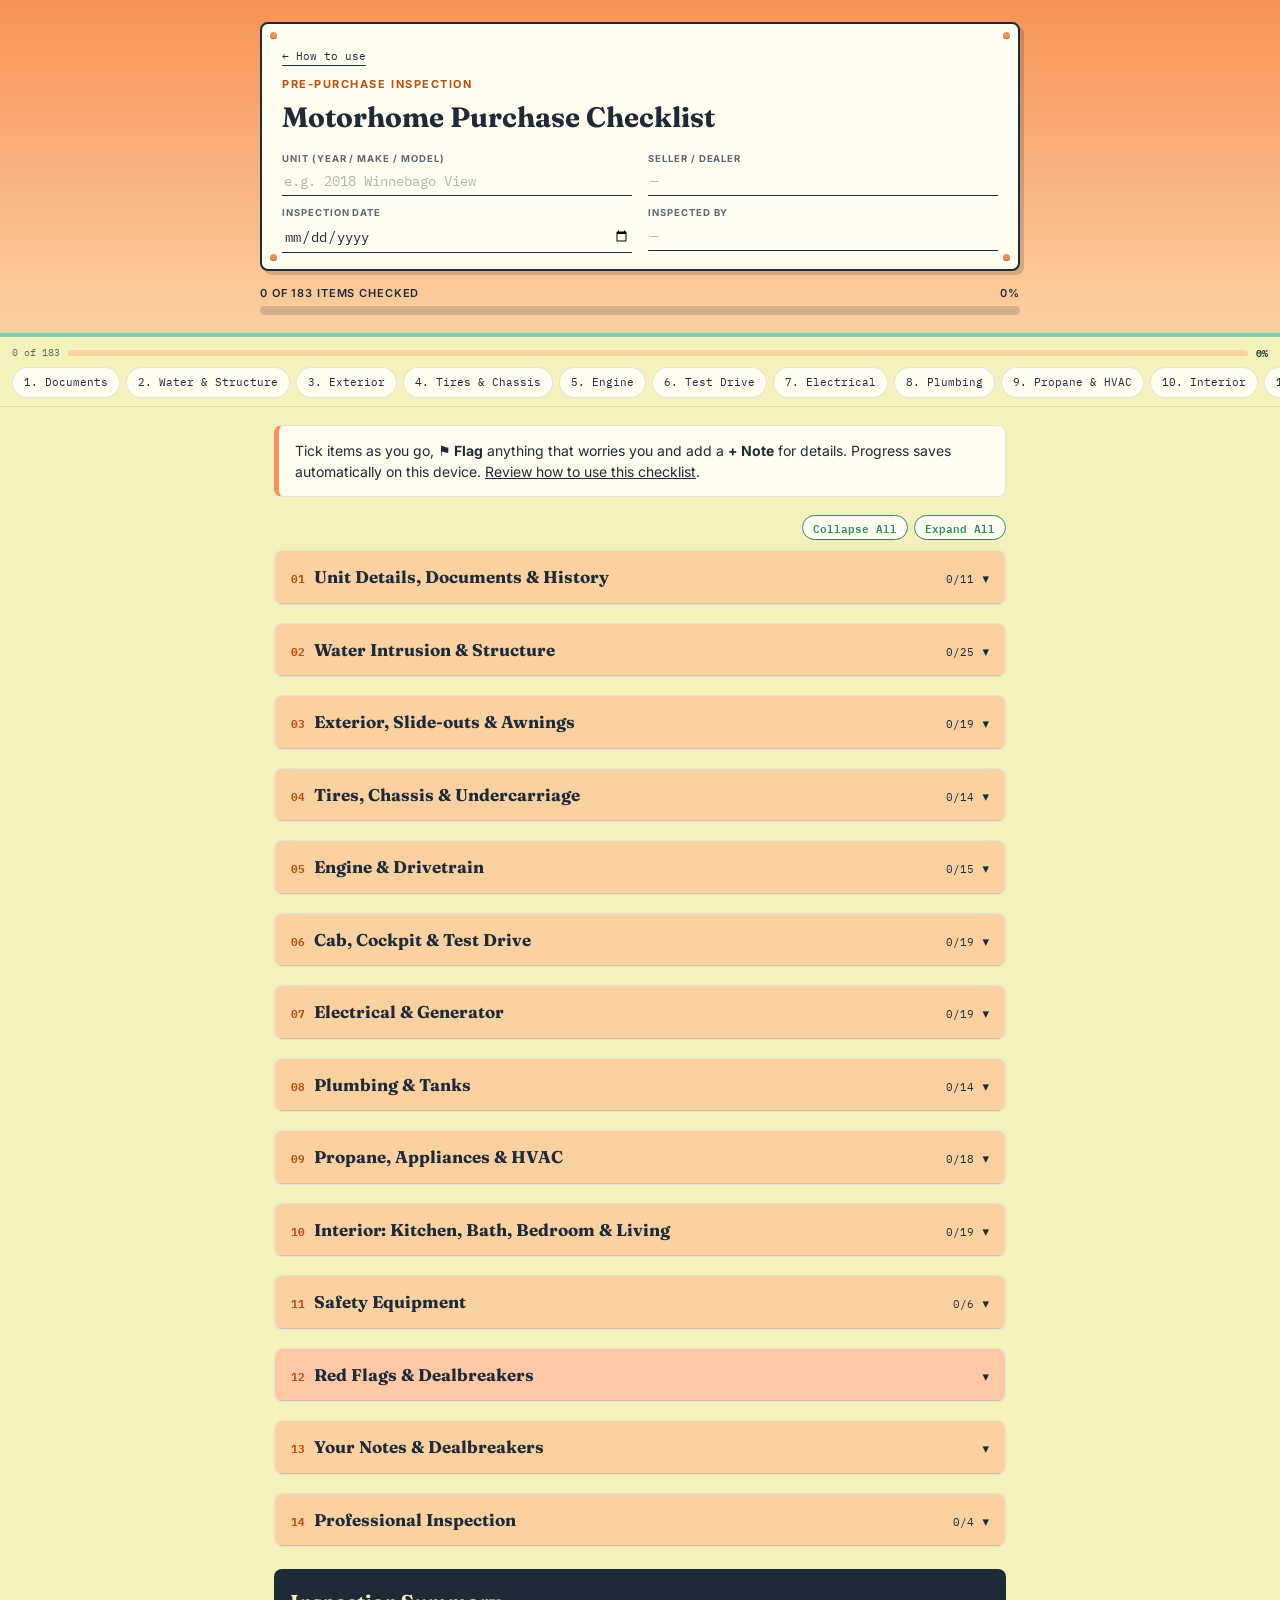
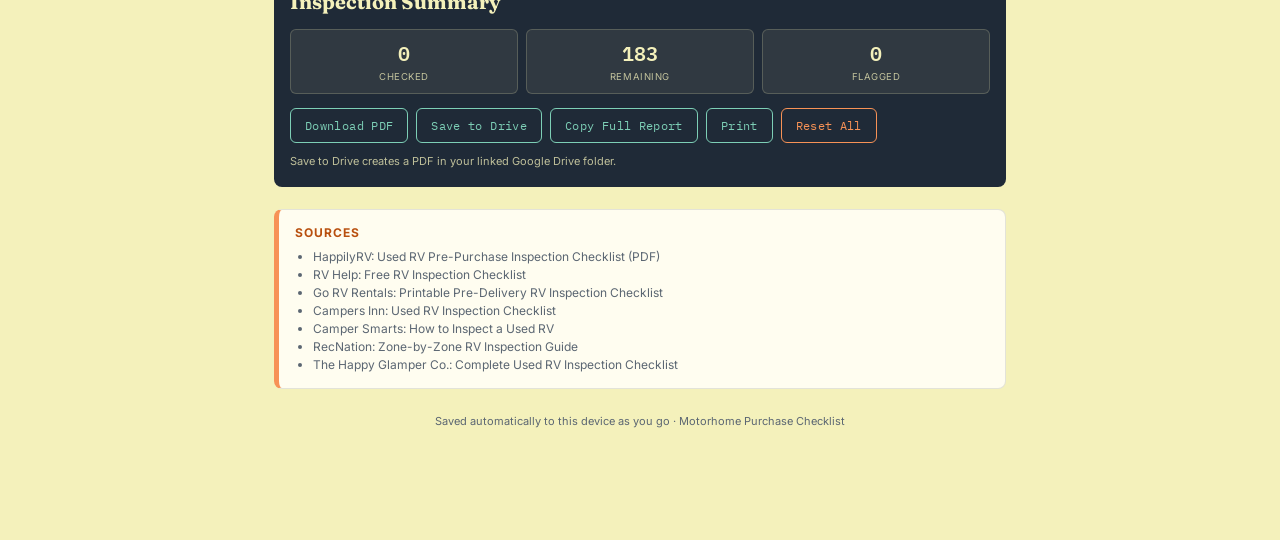
==== commit 6de2bc06: "Checklist: start collapsed, collapsible subsections with counts, add-item, note pop-up - Sections st" ====
--- a/motorhome-checklist.html
+++ b/motorhome-checklist.html
@@ -5,6 +5,7 @@
   <meta charset="UTF-8">
   <meta name="viewport" content="width=device-width, initial-scale=1.0">
   <title>Motorhome Purchase Checklist</title>
+  <link rel="icon" type="image/svg+xml" href="favicon-motorhome.svg">
   <link rel="preconnect" href="https://fonts.googleapis.com">
   <link
     href="https://fonts.googleapis.com/css2?family=Fraunces:opsz,wght@9..144,600;9..144,700&family=Inter:wght@400;500;600;700&family=IBM+Plex+Mono:wght@500;600&display=swap"
@@ -92,6 +93,16 @@
   </div>
 
   <footer>Saved automatically to this device as you go · Motorhome Purchase Checklist</footer>
+  <div class="note-modal" id="note-modal" hidden>
+    <div class="note-sheet" role="dialog" aria-modal="true" aria-labelledby="note-title">
+      <div class="note-item-label" id="note-title"></div>
+      <textarea id="note-text" placeholder="Details, measurements, photo reminder..."></textarea>
+      <div class="sheet-btns">
+        <button type="button" class="sheet-btn primary" id="note-done">Done</button>
+        <button type="button" class="sheet-btn" id="note-clear">Clear note</button>
+      </div>
+    </div>
+  </div>
   <div class="save-toast" id="toast" role="status">Saved</div>
 
   <script src="vendor/jspdf.umd.min.js"></script>
--- a/styles.css
+++ b/styles.css
@@ -352,3 +352,88 @@
 .bring-list li{margin:0 0 5px;}
 .start-wrap{text-align:center;margin:24px 0;}
 @media print{.start-wrap{display:none !important;}}
+
+/* ==========================================================
+   Subsections, added items, note pop-up
+   ========================================================== */
+[hidden]{display:none !important;}
+
+.subsection{margin:10px 8px 0;border:1px solid var(--line);border-radius:8px;overflow:hidden;background:var(--paper);}
+.sub-head{
+  display:flex;align-items:center;justify-content:space-between;gap:8px;
+  padding:10px 12px;cursor:pointer;background:var(--butter);
+}
+.sub-head:hover{background:#EEEBA6;}
+.sub-head:focus-visible{outline:3px solid var(--orange);outline-offset:-3px;}
+.sub-title{
+  font-family:'IBM Plex Mono',monospace;font-size:11.5px;letter-spacing:.08em;
+  text-transform:uppercase;font-weight:700;color:var(--teal-deep);
+}
+.sub-right{display:flex;align-items:center;white-space:nowrap;}
+.sub-count{font-family:'IBM Plex Mono',monospace;font-size:11px;color:var(--ink);}
+.subsection.collapsed .sub-body{display:none;}
+.subsection.collapsed .sub-head .chevron{transform:rotate(-90deg);}
+.subsection.is-complete .sub-head{background:var(--teal);}
+.sub-body{padding:2px 0 6px;}
+.sub-body .field-grid{padding-top:10px;}
+
+.add-area{padding:10px 14px 4px;}
+.add-item-btn{
+  font-family:'IBM Plex Mono',monospace;font-size:12px;font-weight:600;
+  padding:8px 12px;border-radius:8px;border:1.5px dashed var(--teal-deep);
+  background:transparent;color:var(--teal-deep);cursor:pointer;
+}
+.add-item-btn:hover{background:var(--teal);color:var(--ink);}
+.add-form{display:flex;gap:6px;flex-wrap:wrap;}
+.add-input{
+  flex:1 1 200px;min-width:0;border:1px solid var(--line);border-radius:6px;
+  padding:9px 10px;font-family:'Inter',sans-serif;font-size:16px;background:#fff;color:var(--ink);
+}
+.add-input:focus{outline:2px solid var(--orange);}
+.add-confirm,.add-cancel{
+  font-family:'IBM Plex Mono',monospace;font-size:12px;font-weight:600;
+  padding:9px 14px;border-radius:6px;cursor:pointer;
+}
+.add-confirm{border:1.5px solid var(--teal-deep);background:var(--teal-deep);color:#fff;}
+.add-cancel{border:1.5px solid var(--line);background:#fff;color:var(--ink-soft);}
+
+.tool-btn.has-note{background:var(--teal);border-color:var(--teal-deep);color:var(--ink);font-weight:600;}
+.note-preview{
+  margin:6px 0 2px 32px;padding:8px 10px;background:var(--butter);
+  border-left:3px solid var(--teal-deep);border-radius:4px;
+  font-size:14px;white-space:pre-wrap;overflow-wrap:anywhere;cursor:pointer;
+}
+
+.note-modal{
+  position:fixed;inset:0;z-index:100;background:rgba(31,42,55,.55);
+  display:flex;align-items:flex-end;justify-content:center;
+}
+.note-sheet{
+  background:var(--paper);width:100%;max-width:640px;max-height:92vh;
+  border-radius:16px 16px 0 0;padding:16px 16px calc(16px + env(safe-area-inset-bottom));
+  box-shadow:0 -6px 24px rgba(0,0,0,.25);display:flex;flex-direction:column;gap:10px;
+}
+.note-item-label{font-family:'Fraunces',serif;font-size:16px;font-weight:700;line-height:1.3;}
+.note-sheet textarea{min-height:40vh;font-size:16px;line-height:1.45;padding:10px 12px;}
+.sheet-btns{display:flex;gap:8px;}
+.sheet-btn{
+  flex:1;font-family:'IBM Plex Mono',monospace;font-size:13px;font-weight:600;
+  padding:12px;border-radius:8px;border:1.5px solid var(--ink-soft);
+  background:#fff;color:var(--ink);cursor:pointer;
+}
+.sheet-btn.primary{background:var(--ink);border-color:var(--ink);color:var(--butter);}
+body.modal-open{overflow:hidden;}
+@media (min-width:640px){
+  .note-modal{align-items:center;}
+  .note-sheet{border-radius:16px;}
+  .note-sheet textarea{min-height:220px;}
+}
+@media (max-width:520px){
+  .note-preview{margin-left:0;}
+  .item-tools{margin-left:0;}
+}
+@media print{
+  .subsection.collapsed .sub-body{display:block !important;}
+  .add-area,.note-modal,.del-custom{display:none !important;}
+  .note-preview{background:#fff;}
+}
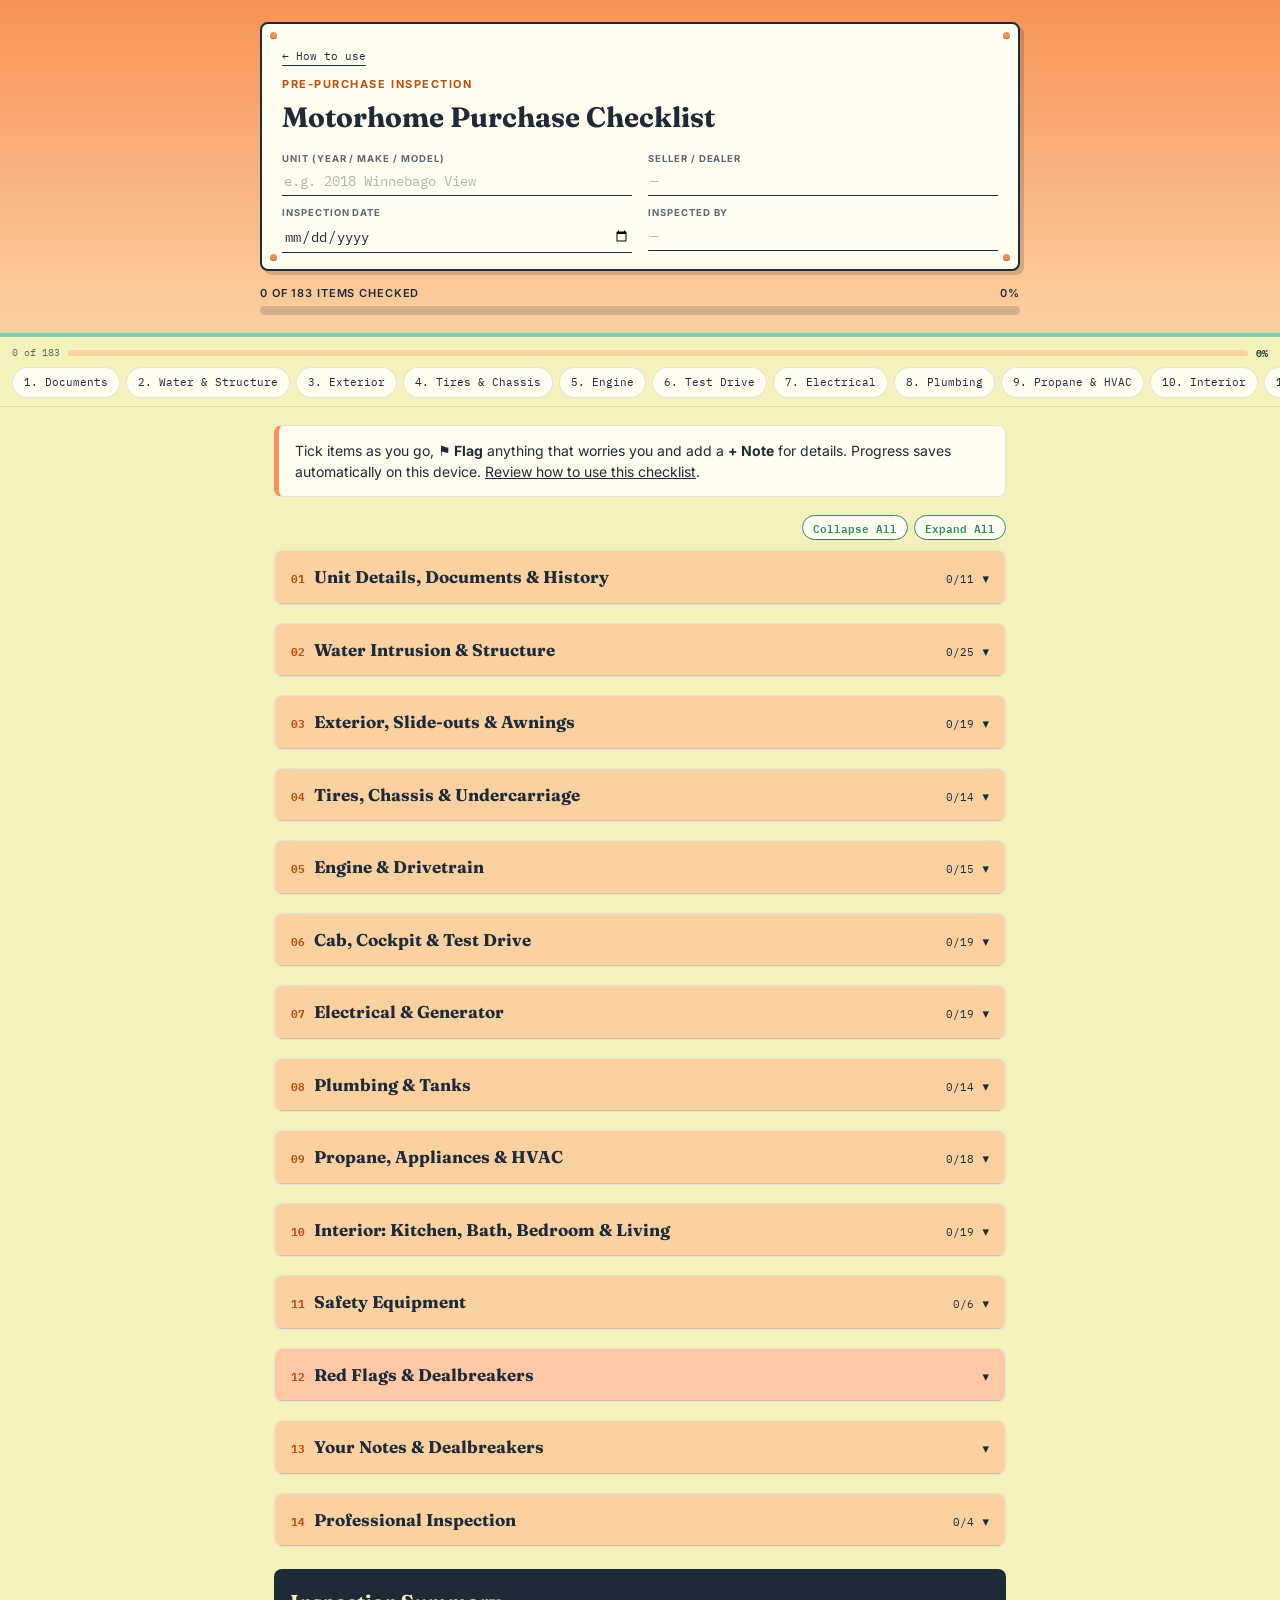
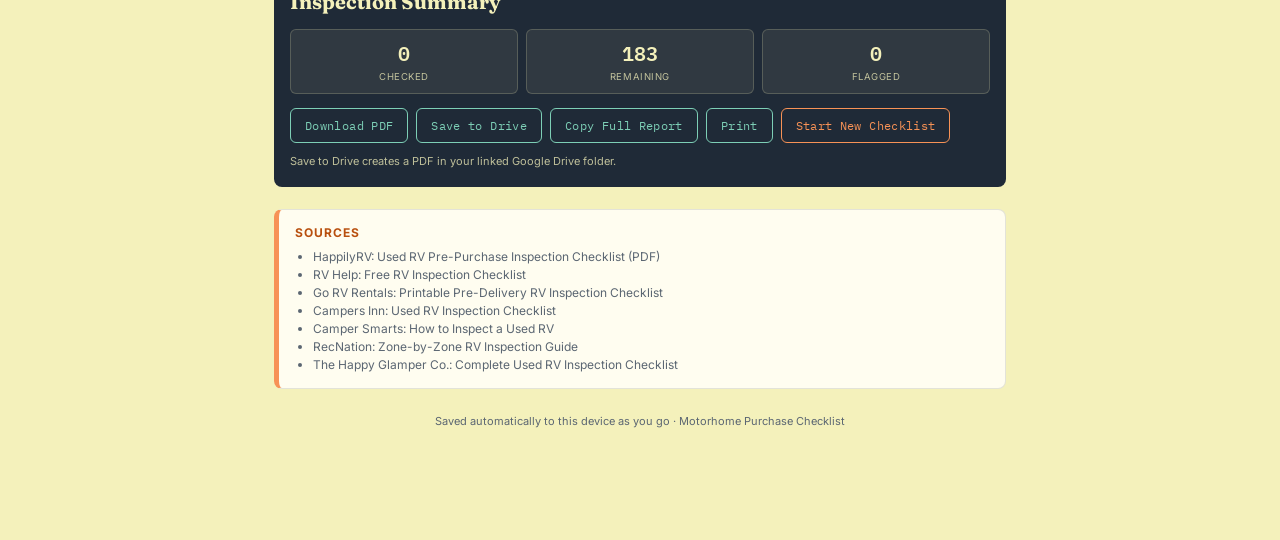
==== commit 1d3ef203: "Add continue vs start-new choice and Start New Checklist button The how-to page offers Continue curr" ====
--- a/motorhome-checklist.html
+++ b/motorhome-checklist.html
@@ -73,7 +73,7 @@
         <button class="action" id="btn-drive">Save to Drive</button>
         <button class="action" id="btn-export">Copy Full Report</button>
         <button class="action" id="btn-print">Print</button>
-        <button class="action reset" id="btn-reset">Reset All</button>
+        <button class="action reset" id="btn-reset">Start New Checklist</button>
       </div>
       <p class="save-note">Save to Drive creates a PDF in your linked Google Drive folder.</p>
     </div>
--- a/styles.css
+++ b/styles.css
@@ -437,3 +437,14 @@
   .add-area,.note-modal,.del-custom{display:none !important;}
   .note-preview{background:#fff;}
 }
+
+/* ---------- Continue / start new ---------- */
+.resume-note{margin:0 0 12px;font-size:14px;color:var(--ink-soft);}
+.start-choices{display:flex;flex-direction:column;align-items:center;gap:12px;}
+button.start-btn{border:0;cursor:pointer;}
+.start-btn.alt{
+  background:var(--paper);color:var(--ink);border:2px solid var(--ink);
+  box-shadow:3px 3px 0 var(--orange);
+}
+button.start-btn.alt{border:2px solid var(--ink);}
+.start-btn.alt:hover,.start-btn.alt:focus-visible{background:var(--peach);color:var(--ink);}
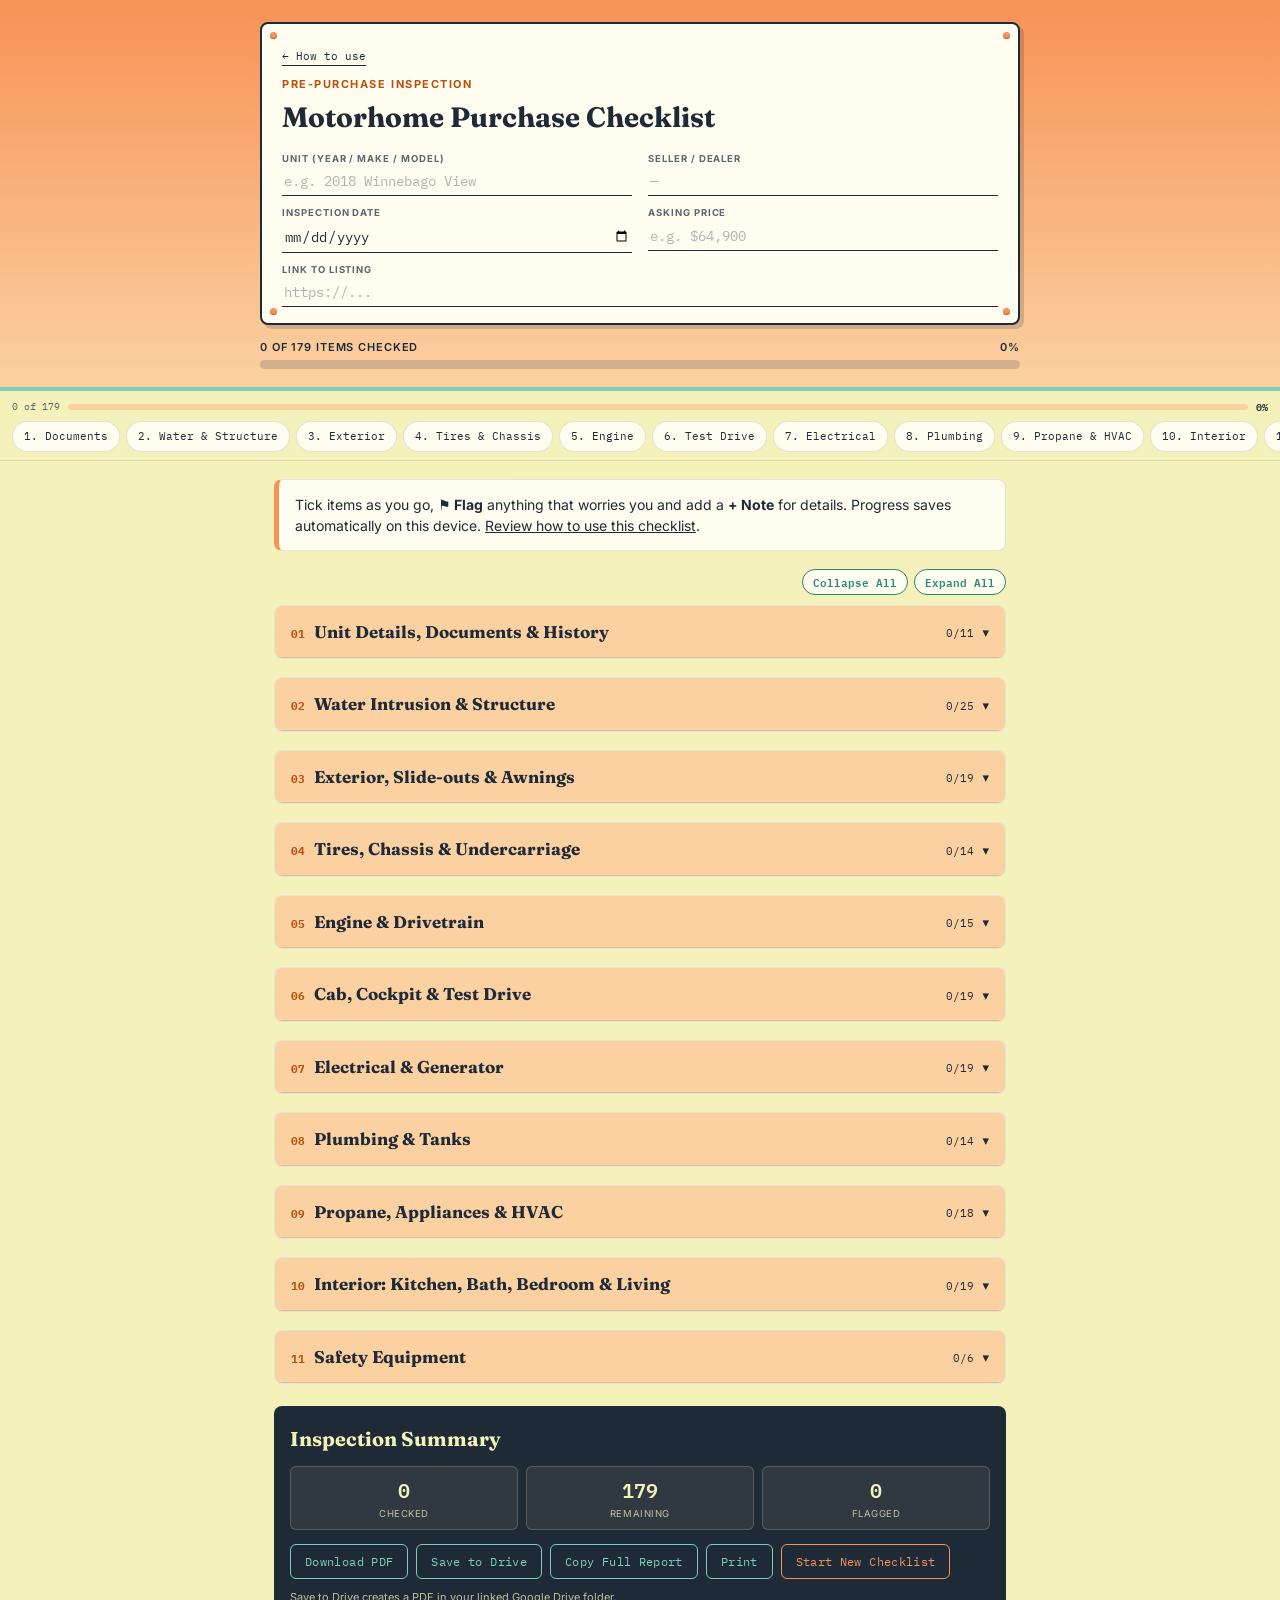
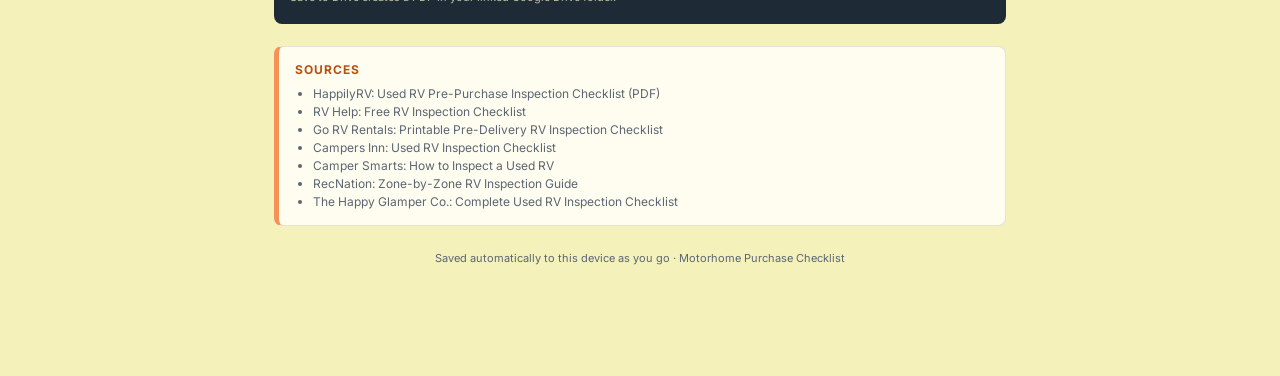
==== commit 3c9434fd: "Move red flags to How to Use, drop sections 13-14, add listing link and asking price Header now has " ====
--- a/motorhome-checklist.html
+++ b/motorhome-checklist.html
@@ -27,7 +27,8 @@
             placeholder="e.g. 2018 Winnebago View"></div>
         <div class="pf"><label for="f-seller">Seller / Dealer</label><input id="f-seller" placeholder="—"></div>
         <div class="pf"><label for="f-date">Inspection Date</label><input id="f-date" type="date"></div>
-        <div class="pf"><label for="f-inspector">Inspected By</label><input id="f-inspector" placeholder="—"></div>
+        <div class="pf"><label for="f-price">Asking Price</label><input id="f-price" placeholder="e.g. $64,900" inputmode="decimal"></div>
+        <div class="pf wide"><label for="f-link">Link to Listing</label><input id="f-link" type="url" inputmode="url" placeholder="https://..."></div>
       </div>
     </div>
     <div class="gauge-row">
--- a/styles.css
+++ b/styles.css
@@ -448,3 +448,8 @@
 }
 button.start-btn.alt{border:2px solid var(--ink);}
 .start-btn.alt:hover,.start-btn.alt:focus-visible{background:var(--peach);color:var(--ink);}
+
+/* Red flags card on the how-to page */
+.redflags-card{border-left-color:var(--orange-deep);}
+.redflags-card .redflag-list{padding:0;margin:4px 0 0;}
+.plate-fields .pf.wide{grid-column:1/-1;}
